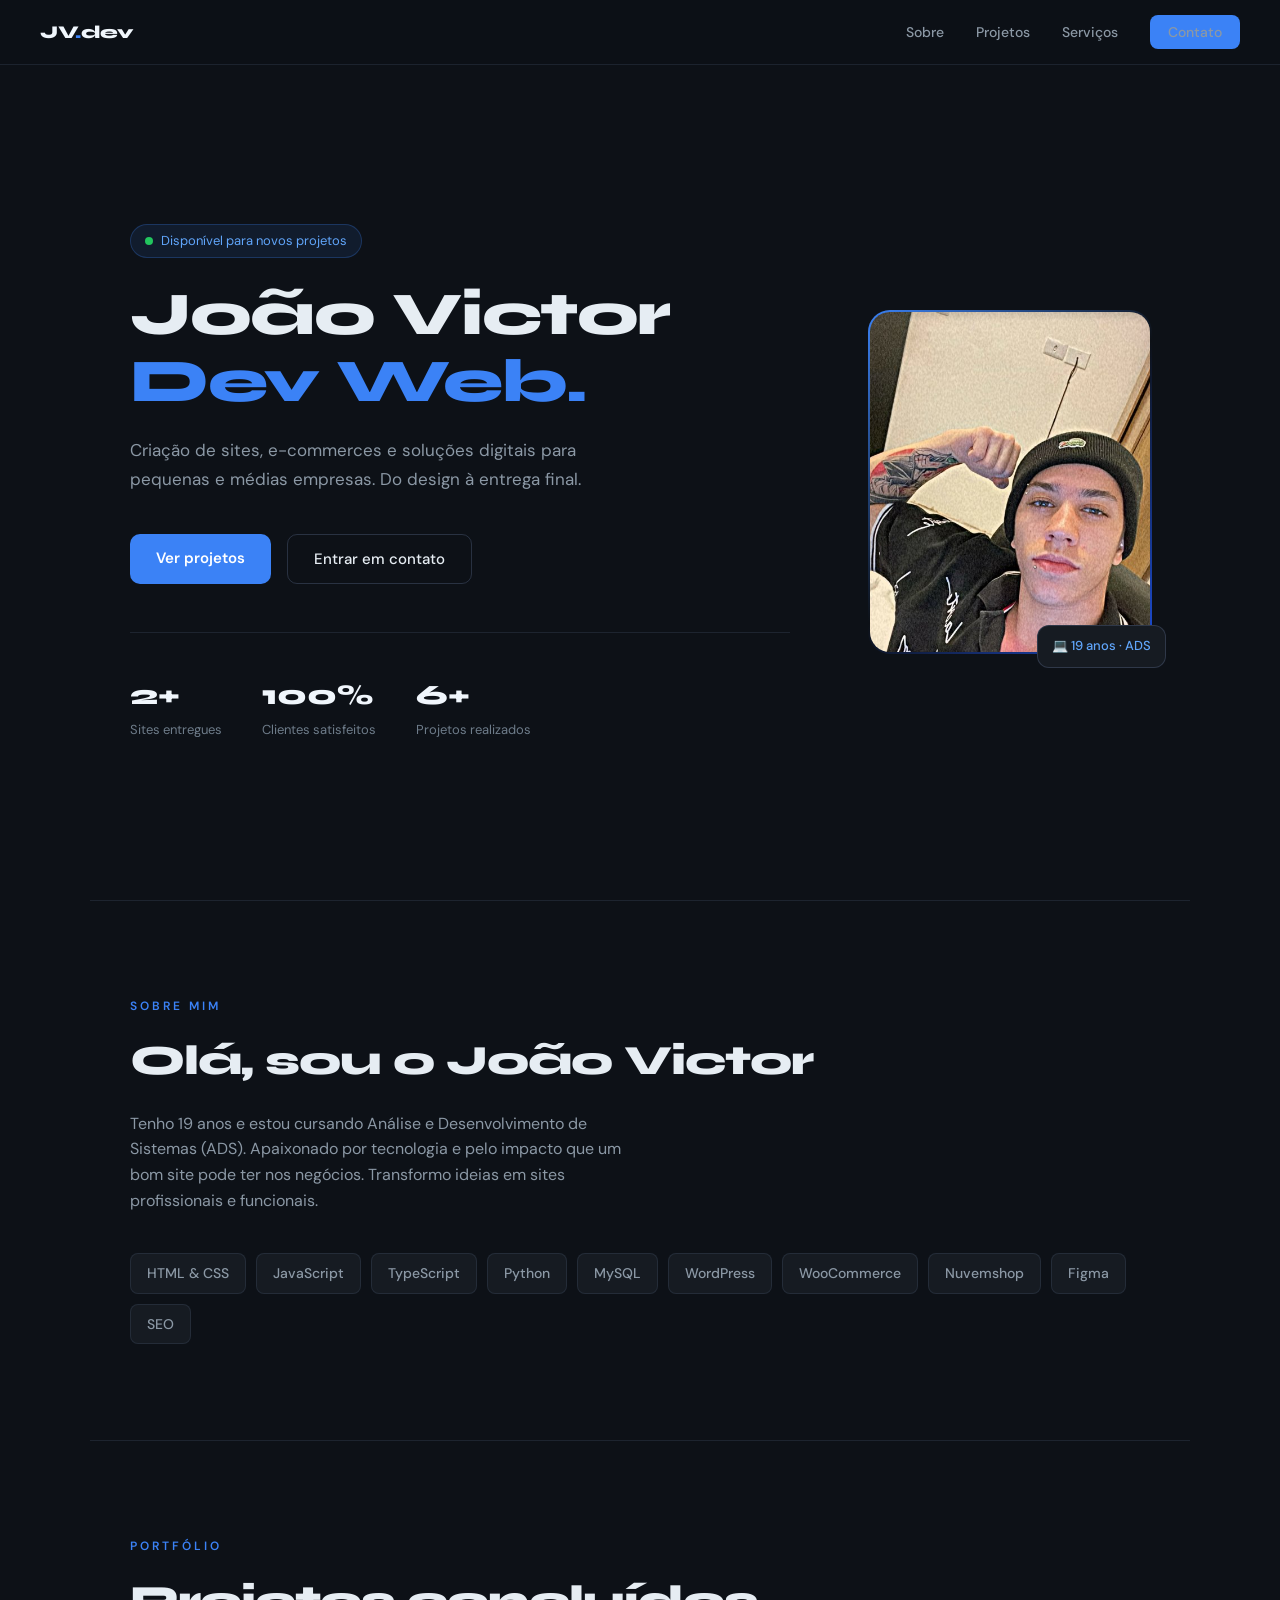
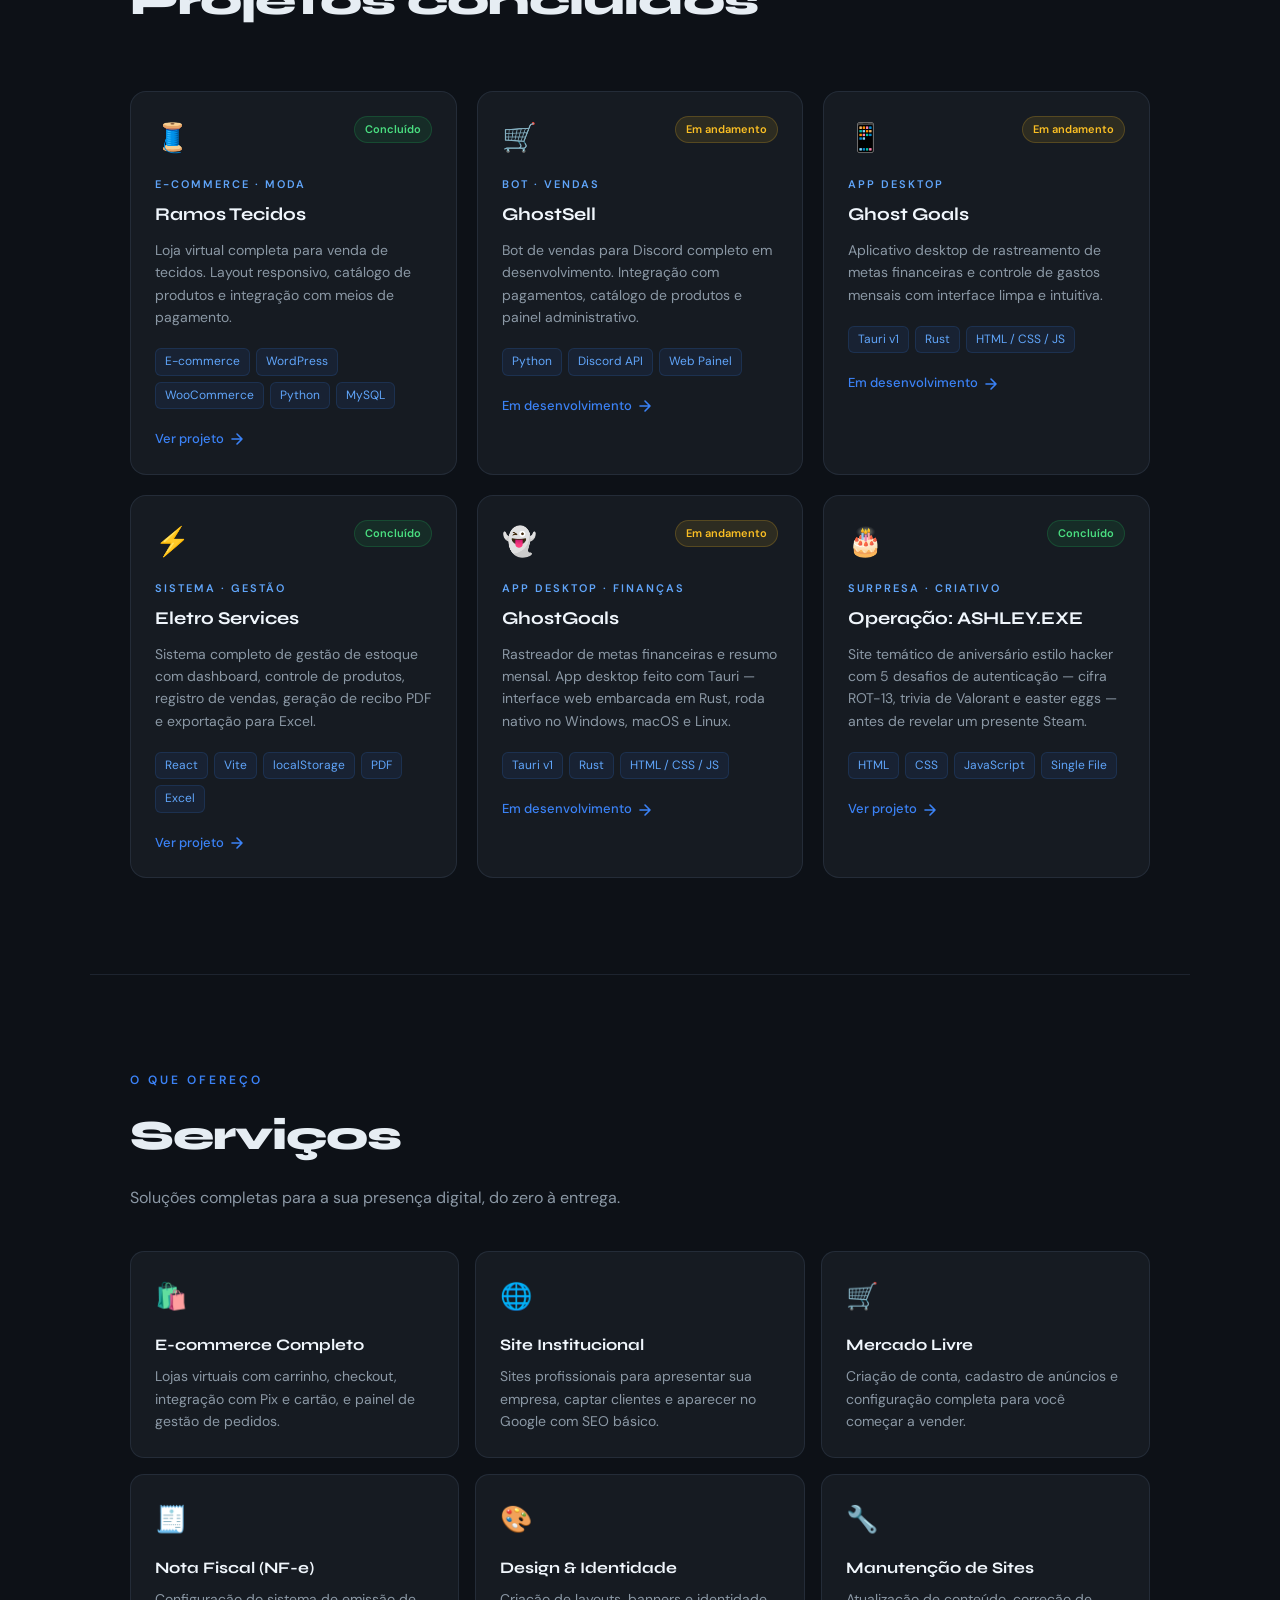
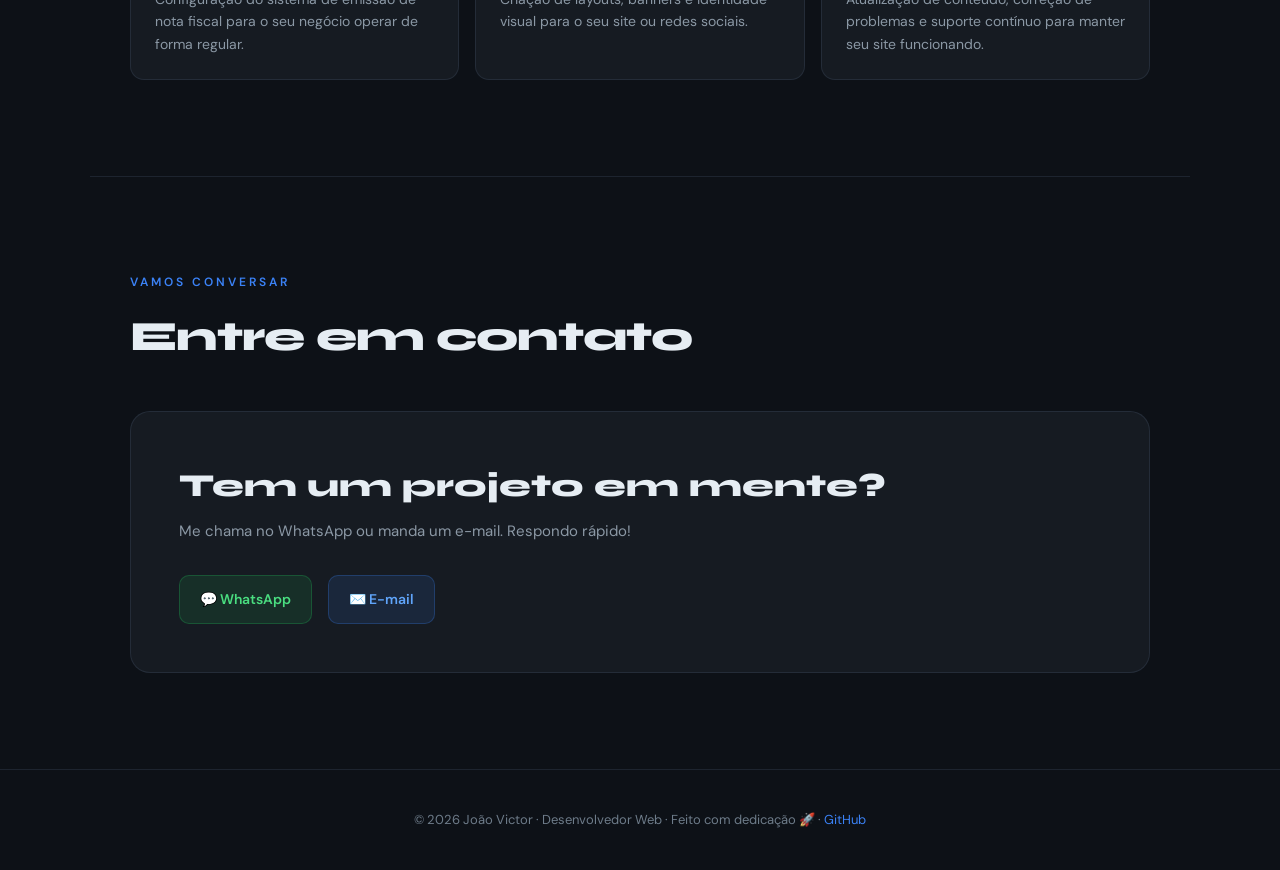
==== index.html @ 6e845f85 "Att index.html" ====
<!DOCTYPE html>
<html lang="pt-br">
<head>
<meta charset="UTF-8">
<meta name="viewport" content="width=device-width, initial-scale=1.0">
<title>João Victor — Dev Web</title>
<link rel="preconnect" href="https://fonts.googleapis.com">
<link href="https://fonts.googleapis.com/css2?family=DM+Sans:wght@300;400;500;600&family=Syne:wght@700;800&display=swap" rel="stylesheet">
<style>
  :root {
    --bg: #0d1117;
    --bg2: #161b22;
    --bg3: #1c2330;
    --border: rgba(99,120,157,0.18);
    --border2: rgba(99,120,157,0.32);
    --blue: #3b82f6;
    --blue2: #60a5fa;
    --blue3: #1d4ed8;
    --text: #e6edf3;
    --muted: #8b98a5;
    --muted2: #6e7c8a;
    --accent: #f0f6fc;
  }
  *, *::before, *::after { margin:0; padding:0; box-sizing:border-box; }
  html { scroll-behavior: smooth; }
  body { background: var(--bg); color: var(--text); font-family: 'DM Sans', sans-serif; line-height: 1.6; overflow-x: hidden; }

  /* SCROLLBAR */
  ::-webkit-scrollbar { width: 5px; }
  ::-webkit-scrollbar-track { background: var(--bg); }
  ::-webkit-scrollbar-thumb { background: var(--blue3); border-radius: 3px; }

  /* NAV */
  nav {
    position: fixed; top: 0; left: 0; right: 0; z-index: 100;
    display: flex; justify-content: space-between; align-items: center;
    padding: 1.1rem 2.5rem;
    background: rgba(13,17,23,0.85);
    backdrop-filter: blur(12px);
    border-bottom: 1px solid var(--border);
  }
  .nav-logo { font-family: 'Syne', sans-serif; font-size: 18px; font-weight: 800; color: var(--accent); letter-spacing: -0.5px; }
  .nav-logo span { color: var(--blue); }
  .nav-links { display: flex; gap: 2rem; list-style: none; }
  .nav-links a { color: var(--muted); text-decoration: none; font-size: 14px; font-weight: 500; transition: color .2s; }
  .nav-links a:hover { color: var(--accent); }
  .nav-cta { background: var(--blue); color: #fff; padding: 8px 18px; border-radius: 8px; text-decoration: none; font-size: 14px; font-weight: 500; transition: background .2s; }
  .nav-cta:hover { background: var(--blue2); color: #fff !important; }

  /* HERO */
  .hero {
    min-height: 100vh;
    display: flex; align-items: center;
    padding: 8rem 2.5rem 4rem;
    max-width: 1100px; margin: 0 auto;
    gap: 5rem;
  }
  .hero-text { flex: 1; }
  .hero-badge {
    display: inline-flex; align-items: center; gap: 8px;
    background: rgba(59,130,246,0.1); border: 1px solid rgba(59,130,246,0.25);
    padding: 6px 14px; border-radius: 100px; font-size: 13px; color: var(--blue2);
    margin-bottom: 1.5rem;
  }
  .hero-badge::before { content: ''; width: 8px; height: 8px; background: #22c55e; border-radius: 50%; animation: pulse 2s infinite; }
  @keyframes pulse { 0%,100%{opacity:1} 50%{opacity:.4} }
  h1 { font-family: 'Syne', sans-serif; font-size: clamp(2.4rem,5vw,3.8rem); font-weight: 800; line-height: 1.1; letter-spacing: -1.5px; margin-bottom: 1.25rem; }
  h1 .blue { color: var(--blue); }
  .hero-desc { color: var(--muted); font-size: 17px; max-width: 480px; margin-bottom: 2.5rem; line-height: 1.7; }
  .hero-btns { display: flex; gap: 1rem; flex-wrap: wrap; }
  .btn-primary { background: var(--blue); color: #fff; padding: 12px 26px; border-radius: 10px; text-decoration: none; font-weight: 600; font-size: 15px; transition: all .2s; }
  .btn-primary:hover { background: var(--blue2); transform: translateY(-1px); }
  .btn-outline { border: 1px solid var(--border2); color: var(--text); padding: 12px 26px; border-radius: 10px; text-decoration: none; font-weight: 500; font-size: 15px; transition: all .2s; }
  .btn-outline:hover { border-color: var(--blue); color: var(--blue2); }
  .hero-stats { display: flex; gap: 2.5rem; margin-top: 3rem; padding-top: 2.5rem; border-top: 1px solid var(--border); }
  .stat-num { font-family: 'Syne', sans-serif; font-size: 28px; font-weight: 800; color: var(--accent); }
  .stat-label { font-size: 13px; color: var(--muted2); margin-top: 2px; }

  /* FOTO */
  .hero-photo { flex-shrink: 0; }
  .photo-wrap {
    position: relative; width: 280px; height: 340px;
  }
  .photo-wrap::before {
    content: '';
    position: absolute; inset: -2px;
    background: linear-gradient(135deg, var(--blue), transparent, var(--blue3));
    border-radius: 22px; z-index: 0;
  }
  .photo-wrap img {
    position: relative; z-index: 1;
    width: 100%; height: 100%;
    object-fit: cover; object-position: center top;
    border-radius: 20px;
    display: block;
  }
  .photo-tag {
    position: absolute; bottom: -16px; right: -16px; z-index: 2;
    background: var(--bg2); border: 1px solid var(--border2);
    padding: 10px 14px; border-radius: 12px;
    font-size: 13px; font-weight: 500; color: var(--blue2);
    display: flex; align-items: center; gap: 6px;
  }

  /* SECTIONS */
  section { padding: 6rem 2.5rem; max-width: 1100px; margin: 0 auto; }
  .section-label { font-size: 12px; font-weight: 600; letter-spacing: 3px; text-transform: uppercase; color: var(--blue); margin-bottom: .75rem; }
  .section-title { font-family: 'Syne', sans-serif; font-size: clamp(1.8rem,3.5vw,2.6rem); font-weight: 800; letter-spacing: -1px; margin-bottom: 1rem; }
  .section-sub { color: var(--muted); font-size: 16px; max-width: 520px; }

  /* SKILLS */
  .skills-grid { display: flex; flex-wrap: wrap; gap: 10px; margin-top: 2.5rem; }
  .skill-tag {
    background: var(--bg2); border: 1px solid var(--border);
    padding: 8px 16px; border-radius: 8px; font-size: 14px; color: var(--muted);
    font-weight: 500; transition: all .2s;
  }
  .skill-tag:hover { border-color: var(--blue); color: var(--blue2); }

  /* PROJETOS */
  .projects-header { display: flex; justify-content: space-between; align-items: flex-end; flex-wrap: wrap; gap: 1rem; margin-bottom: 2.5rem; }
  .projects-grid { display: grid; grid-template-columns: repeat(auto-fill, minmax(320px,1fr)); gap: 1.25rem; }
  .project-card {
    background: var(--bg2); border: 1px solid var(--border);
    border-radius: 16px; padding: 1.5rem;
    transition: all .25s; text-decoration: none; display: block;
    position: relative; overflow: hidden;
  }
  .project-card::before {
    content: '';
    position: absolute; top: 0; left: 0; right: 0; height: 2px;
    background: var(--blue); transform: scaleX(0); transform-origin: left;
    transition: transform .3s;
  }
  .project-card:hover { border-color: var(--border2); transform: translateY(-3px); }
  .project-card:hover::before { transform: scaleX(1); }
  .card-top { display: flex; justify-content: space-between; align-items: flex-start; margin-bottom: 1rem; }
  .card-icon { font-size: 28px; }
  .card-status { font-size: 11px; font-weight: 600; padding: 4px 10px; border-radius: 100px; }
  .status-done { background: rgba(34,197,94,.1); color: #4ade80; border: 1px solid rgba(34,197,94,.2); }
  .status-wip { background: rgba(251,191,36,.1); color: #fbbf24; border: 1px solid rgba(251,191,36,.2); }
  .card-cat { font-size: 11px; font-weight: 600; letter-spacing: 2px; text-transform: uppercase; color: var(--blue2); margin-bottom: .4rem; }
  .card-title { font-family: 'Syne', sans-serif; font-size: 18px; font-weight: 700; color: var(--accent); margin-bottom: .6rem; }
  .card-desc { font-size: 14px; color: var(--muted); line-height: 1.6; margin-bottom: 1.25rem; }
  .card-tags { display: flex; flex-wrap: wrap; gap: 6px; margin-bottom: 1.25rem; }
  .card-tag { background: rgba(59,130,246,.08); border: 1px solid rgba(59,130,246,.15); color: var(--blue2); font-size: 12px; padding: 3px 9px; border-radius: 6px; }
  .card-link { display: flex; align-items: center; gap: 6px; font-size: 13px; color: var(--blue); font-weight: 500; text-decoration: none; }
  .card-link svg { transition: transform .2s; }
  .project-card:hover .card-link svg { transform: translateX(3px); }

  /* SERVIÇOS */
  .services-grid { display: grid; grid-template-columns: repeat(auto-fill, minmax(280px,1fr)); gap: 1rem; margin-top: 2.5rem; }
  .service-card { background: var(--bg2); border: 1px solid var(--border); border-radius: 14px; padding: 1.5rem; transition: border-color .2s; }
  .service-card:hover { border-color: var(--border2); }
  .service-icon { font-size: 26px; margin-bottom: .9rem; }
  .service-title { font-family: 'Syne', sans-serif; font-size: 16px; font-weight: 700; color: var(--accent); margin-bottom: .5rem; }
  .service-desc { font-size: 14px; color: var(--muted); line-height: 1.6; }

  /* CONTATO */
  .contact-wrap { background: var(--bg2); border: 1px solid var(--border); border-radius: 20px; padding: 3rem; margin-top: 2.5rem; display: flex; justify-content: space-between; align-items: center; flex-wrap: wrap; gap: 2rem; }
  .contact-title { font-family: 'Syne', sans-serif; font-size: clamp(1.4rem,3vw,2rem); font-weight: 800; margin-bottom: .5rem; }
  .contact-sub { color: var(--muted); font-size: 15px; }
  .contact-links { display: flex; gap: 1rem; flex-wrap: wrap; }
  .contact-btn { display: flex; align-items: center; gap: 8px; padding: 12px 20px; border-radius: 10px; text-decoration: none; font-weight: 600; font-size: 14px; transition: all .2s; }
  .contact-btn.whatsapp { background: rgba(34,197,94,.12); border: 1px solid rgba(34,197,94,.25); color: #4ade80; }
  .contact-btn.whatsapp:hover { background: rgba(34,197,94,.2); }
  .contact-btn.email { background: rgba(59,130,246,.12); border: 1px solid rgba(59,130,246,.25); color: var(--blue2); }
  .contact-btn.email:hover { background: rgba(59,130,246,.2); }

  /* FOOTER */
  footer { text-align: center; padding: 2.5rem; border-top: 1px solid var(--border); color: var(--muted2); font-size: 13px; }
  footer a { color: var(--blue); text-decoration: none; }

  /* DIVIDER */
  .divider { border: none; border-top: 1px solid var(--border); max-width: 1100px; margin: 0 auto; }

  /* RESPONSIVO */
  @media (max-width: 768px) {
    nav { padding: 1rem 1.25rem; }
    .nav-links { display: none; }
    .hero { flex-direction: column-reverse; padding: 7rem 1.25rem 3rem; gap: 2.5rem; }
    .hero-photo { width: 100%; display: flex; justify-content: center; }
    .photo-wrap { width: 220px; height: 270px; }
    section { padding: 4rem 1.25rem; }
    .contact-wrap { padding: 2rem; }
    .hero-stats { gap: 1.5rem; }
  }

  /* ANIMAÇÕES DE ENTRADA */
  .fade-in { opacity: 0; transform: translateY(20px); transition: opacity .6s ease, transform .6s ease; }
  .fade-in.visible { opacity: 1; transform: translateY(0); }
</style>
</head>
<body>

<!-- NAV -->
<nav>
  <div class="nav-logo">JV<span>.</span>dev</div>
  <ul class="nav-links">
    <li><a href="#sobre">Sobre</a></li>
    <li><a href="#projetos">Projetos</a></li>
    <li><a href="#servicos">Serviços</a></li>
    <li><a href="#contato" class="nav-cta">Contato</a></li>
  </ul>
</nav>

<!-- HERO -->
<div class="hero" id="hero">
  <div class="hero-text fade-in">
    <div class="hero-badge">Disponível para novos projetos</div>
    <h1>João Victor<br><span class="blue">Dev Web.</span></h1>
    <p class="hero-desc">Criação de sites, e-commerces e soluções digitais para pequenas e médias empresas. Do design à entrega final.</p>
    <div class="hero-btns">
      <a href="#projetos" class="btn-primary">Ver projetos</a>
      <a href="#contato" class="btn-outline">Entrar em contato</a>
    </div>
    <div class="hero-stats">
      <div><div class="stat-num">2+</div><div class="stat-label">Sites entregues</div></div>
      <div><div class="stat-num">100%</div><div class="stat-label">Clientes satisfeitos</div></div>
      <div><div class="stat-num">6+</div><div class="stat-label">Projetos realizados</div></div>
    </div>
  </div>
  <div class="hero-photo fade-in" style="transition-delay:.15s">
    <div class="photo-wrap">
      <img src="[data-uri]" alt="João Victor" />
      <div class="photo-tag">💻 19 anos · ADS</div>
    </div>
  </div>
</div>

<hr class="divider">

<!-- SOBRE -->
<section id="sobre">
  <div class="fade-in">
    <div class="section-label">Sobre mim</div>
    <div class="section-title">Olá, sou o João Victor</div>
    <p class="section-sub">Tenho 19 anos e estou cursando Análise e Desenvolvimento de Sistemas (ADS). Apaixonado por tecnologia e pelo impacto que um bom site pode ter nos negócios. Transformo ideias em sites profissionais e funcionais.</p>
  </div>
  <div class="skills-grid fade-in" style="transition-delay:.1s">
    <span class="skill-tag">HTML & CSS</span>
    <span class="skill-tag">JavaScript</span>
    <span class="skill-tag">TypeScript</span>
    <span class="skill-tag">Python</span>
    <span class="skill-tag">MySQL</span>
    <span class="skill-tag">WordPress</span>
    <span class="skill-tag">WooCommerce</span>
    <span class="skill-tag">Nuvemshop</span>
    <span class="skill-tag">Figma</span>
    <span class="skill-tag">SEO</span>
  </div>
</section>

<hr class="divider">

<!-- PROJETOS -->
<!-- =====================================================
  PARA ADICIONAR UM NOVO PROJETO:
  1. Copie um bloco <a class="project-card"> ... </a>
  2. Cole dentro de <div class="projects-grid">
  3. Edite: card-cat, card-title, card-desc, card-tags e card-link
  4. Status: use "status-done" (Concluído) ou "status-wip" (Em andamento)
  ===================================================== -->
<section id="projetos">
  <div class="projects-header">
    <div class="fade-in">
      <div class="section-label">Portfólio</div>
      <div class="section-title">Projetos concluídos</div>
    </div>
  </div>

  <div class="projects-grid">

    <!-- PROJETO 1 -->
    <a class="project-card fade-in" href="https://ramostecidos.com.br" target="_blank" rel="noopener">
      <div class="card-top">
        <div class="card-icon">🧵</div>
        <span class="card-status status-done">Concluído</span>
      </div>
      <div class="card-cat">E-commerce · Moda</div>
      <div class="card-title">Ramos Tecidos</div>
      <p class="card-desc">Loja virtual completa para venda de tecidos. Layout responsivo, catálogo de produtos e integração com meios de pagamento.</p>
      <div class="card-tags">
        <span class="card-tag">E-commerce</span>
        <span class="card-tag">WordPress</span>
        <span class="card-tag">WooCommerce</span>
        <span class="card-tag">Python</span>
        <span class="card-tag">MySQL</span>
      </div>
      <span class="card-link">Ver projeto <svg width="14" height="14" viewBox="0 0 14 14" fill="none"><path d="M2 7h10M7 2l5 5-5 5" stroke="currentColor" stroke-width="1.6" stroke-linecap="round" stroke-linejoin="round"/></svg></span>
    </a>

    <!-- PROJETO 2 -->
    <a class="project-card fade-in" href="#contato" style="transition-delay:.08s">
      <div class="card-top">
        <div class="card-icon">🛒</div>
        <span class="card-status status-wip">Em andamento</span>
      </div>
      <div class="card-cat">Bot · Vendas</div>
      <div class="card-title">GhostSell</div>
      <p class="card-desc">Bot de vendas para Discord completo em desenvolvimento. Integração com pagamentos, catálogo de produtos e painel administrativo.</p>
      <div class="card-tags">
        <span class="card-tag">Python</span>
        <span class="card-tag">Discord API</span>
        <span class="card-tag">Web Painel</span>
      </div>
      <span class="card-link">Em desenvolvimento <svg width="14" height="14" viewBox="0 0 14 14" fill="none"><path d="M2 7h10M7 2l5 5-5 5" stroke="currentColor" stroke-width="1.6" stroke-linecap="round" stroke-linejoin="round"/></svg></span>
    </a>

    <!-- PROJETO 3 -->
    <a class="project-card fade-in" href="#contato" style="transition-delay:.16s">
      <div class="card-top">
        <div class="card-icon">📱</div>
        <span class="card-status status-wip">Em andamento</span>
      </div>
      <div class="card-cat">App Desktop</div>
      <div class="card-title">Ghost Goals</div>
      <p class="card-desc">Aplicativo desktop de rastreamento de metas financeiras e controle de gastos mensais com interface limpa e intuitiva.</p>
      <div class="card-tags">
        <span class="card-tag">Tauri v1</span>
        <span class="card-tag">Rust</span>
        <span class="card-tag">HTML / CSS / JS</span>
      </div>
      <span class="card-link">Em desenvolvimento <svg width="14" height="14" viewBox="0 0 14 14" fill="none"><path d="M2 7h10M7 2l5 5-5 5" stroke="currentColor" stroke-width="1.6" stroke-linecap="round" stroke-linejoin="round"/></svg></span>
    </a>


    <!-- PROJETO 4 — Eletro Services -->
    <a class="project-card fade-in" href="#contato" style="transition-delay:.24s">
      <div class="card-top">
        <div class="card-icon">⚡</div>
        <span class="card-status status-done">Concluído</span>
      </div>
      <div class="card-cat">Sistema · Gestão</div>
      <div class="card-title">Eletro Services</div>
      <p class="card-desc">Sistema completo de gestão de estoque com dashboard, controle de produtos, registro de vendas, geração de recibo PDF e exportação para Excel.</p>
      <div class="card-tags">
        <span class="card-tag">React</span>
        <span class="card-tag">Vite</span>
        <span class="card-tag">localStorage</span>
        <span class="card-tag">PDF</span>
        <span class="card-tag">Excel</span>
      </div>
      <span class="card-link">Ver projeto <svg width="14" height="14" viewBox="0 0 14 14" fill="none"><path d="M2 7h10M7 2l5 5-5 5" stroke="currentColor" stroke-width="1.6" stroke-linecap="round" stroke-linejoin="round"/></svg></span>
    </a>

    <!-- PROJETO 5 — GhostGoals -->
    <a class="project-card fade-in" href="#contato" style="transition-delay:.32s">
      <div class="card-top">
        <div class="card-icon">👻</div>
        <span class="card-status status-wip">Em andamento</span>
      </div>
      <div class="card-cat">App Desktop · Finanças</div>
      <div class="card-title">GhostGoals</div>
      <p class="card-desc">Rastreador de metas financeiras e resumo mensal. App desktop feito com Tauri — interface web embarcada em Rust, roda nativo no Windows, macOS e Linux.</p>
      <div class="card-tags">
        <span class="card-tag">Tauri v1</span>
        <span class="card-tag">Rust</span>
        <span class="card-tag">HTML / CSS / JS</span>
      </div>
      <span class="card-link">Em desenvolvimento <svg width="14" height="14" viewBox="0 0 14 14" fill="none"><path d="M2 7h10M7 2l5 5-5 5" stroke="currentColor" stroke-width="1.6" stroke-linecap="round" stroke-linejoin="round"/></svg></span>
    </a>

    <!-- PROJETO 6 — Ashley Birthday Hack -->
    <a class="project-card fade-in" href="https://weareghost.sbs/ashley" target="_blank" rel="noopener" style="transition-delay:.4s">
      <div class="card-top">
        <div class="card-icon">🎂</div>
        <span class="card-status status-done">Concluído</span>
      </div>
      <div class="card-cat">Surpresa · Criativo</div>
      <div class="card-title">Operação: ASHLEY.EXE</div>
      <p class="card-desc">Site temático de aniversário estilo hacker com 5 desafios de autenticação — cifra ROT-13, trivia de Valorant e easter eggs — antes de revelar um presente Steam.</p>
      <div class="card-tags">
        <span class="card-tag">HTML</span>
        <span class="card-tag">CSS</span>
        <span class="card-tag">JavaScript</span>
        <span class="card-tag">Single File</span>
      </div>
      <span class="card-link">Ver projeto <svg width="14" height="14" viewBox="0 0 14 14" fill="none"><path d="M2 7h10M7 2l5 5-5 5" stroke="currentColor" stroke-width="1.6" stroke-linecap="round" stroke-linejoin="round"/></svg></span>
    </a>

    <!-- ADICIONE NOVOS PROJETOS AQUI -->

  </div>
</section>

<hr class="divider">

<!-- SERVIÇOS -->
<section id="servicos">
  <div class="fade-in">
    <div class="section-label">O que ofereço</div>
    <div class="section-title">Serviços</div>
    <p class="section-sub">Soluções completas para a sua presença digital, do zero à entrega.</p>
  </div>
  <div class="services-grid">
    <div class="service-card fade-in">
      <div class="service-icon">🛍️</div>
      <div class="service-title">E-commerce Completo</div>
      <p class="service-desc">Lojas virtuais com carrinho, checkout, integração com Pix e cartão, e painel de gestão de pedidos.</p>
    </div>
    <div class="service-card fade-in" style="transition-delay:.05s">
      <div class="service-icon">🌐</div>
      <div class="service-title">Site Institucional</div>
      <p class="service-desc">Sites profissionais para apresentar sua empresa, captar clientes e aparecer no Google com SEO básico.</p>
    </div>
    <div class="service-card fade-in" style="transition-delay:.1s">
      <div class="service-icon">🛒</div>
      <div class="service-title">Mercado Livre</div>
      <p class="service-desc">Criação de conta, cadastro de anúncios e configuração completa para você começar a vender.</p>
    </div>
    <div class="service-card fade-in" style="transition-delay:.15s">
      <div class="service-icon">🧾</div>
      <div class="service-title">Nota Fiscal (NF-e)</div>
      <p class="service-desc">Configuração do sistema de emissão de nota fiscal para o seu negócio operar de forma regular.</p>
    </div>
    <div class="service-card fade-in" style="transition-delay:.2s">
      <div class="service-icon">🎨</div>
      <div class="service-title">Design & Identidade</div>
      <p class="service-desc">Criação de layouts, banners e identidade visual para o seu site ou redes sociais.</p>
    </div>
    <div class="service-card fade-in" style="transition-delay:.25s">
      <div class="service-icon">🔧</div>
      <div class="service-title">Manutenção de Sites</div>
      <p class="service-desc">Atualização de conteúdo, correção de problemas e suporte contínuo para manter seu site funcionando.</p>
    </div>
  </div>
</section>

<hr class="divider">

<!-- CONTATO -->
<section id="contato">
  <div class="fade-in">
    <div class="section-label">Vamos conversar</div>
    <div class="section-title">Entre em contato</div>
  </div>
  <div class="contact-wrap fade-in" style="transition-delay:.1s">
    <div>
      <div class="contact-title">Tem um projeto em mente?</div>
      <p class="contact-sub">Me chama no WhatsApp ou manda um e-mail. Respondo rápido!</p>
    </div>
    <div class="contact-links">
      <a href="https://wa.me/5511970544745" target="_blank" class="contact-btn whatsapp">
        💬 WhatsApp
      </a>
      <a href="mailto:ghsinfor7@gmail.com" class="contact-btn email">
        ✉️ E-mail
      </a>
    </div>
  </div>
</section>

<footer>
  © 2026 João Victor · Desenvolvedor Web · Feito com dedicação 🚀 · <a href="https://github.com/weareghosst" target="_blank">GitHub</a>
</footer>

<script>
  // Animação de scroll
  const observer = new IntersectionObserver((entries) => {
    entries.forEach(e => { if (e.isIntersecting) e.target.classList.add('visible'); });
  }, { threshold: 0.1 });
  document.querySelectorAll('.fade-in').forEach(el => observer.observe(el));
</script>
</body>
</html>
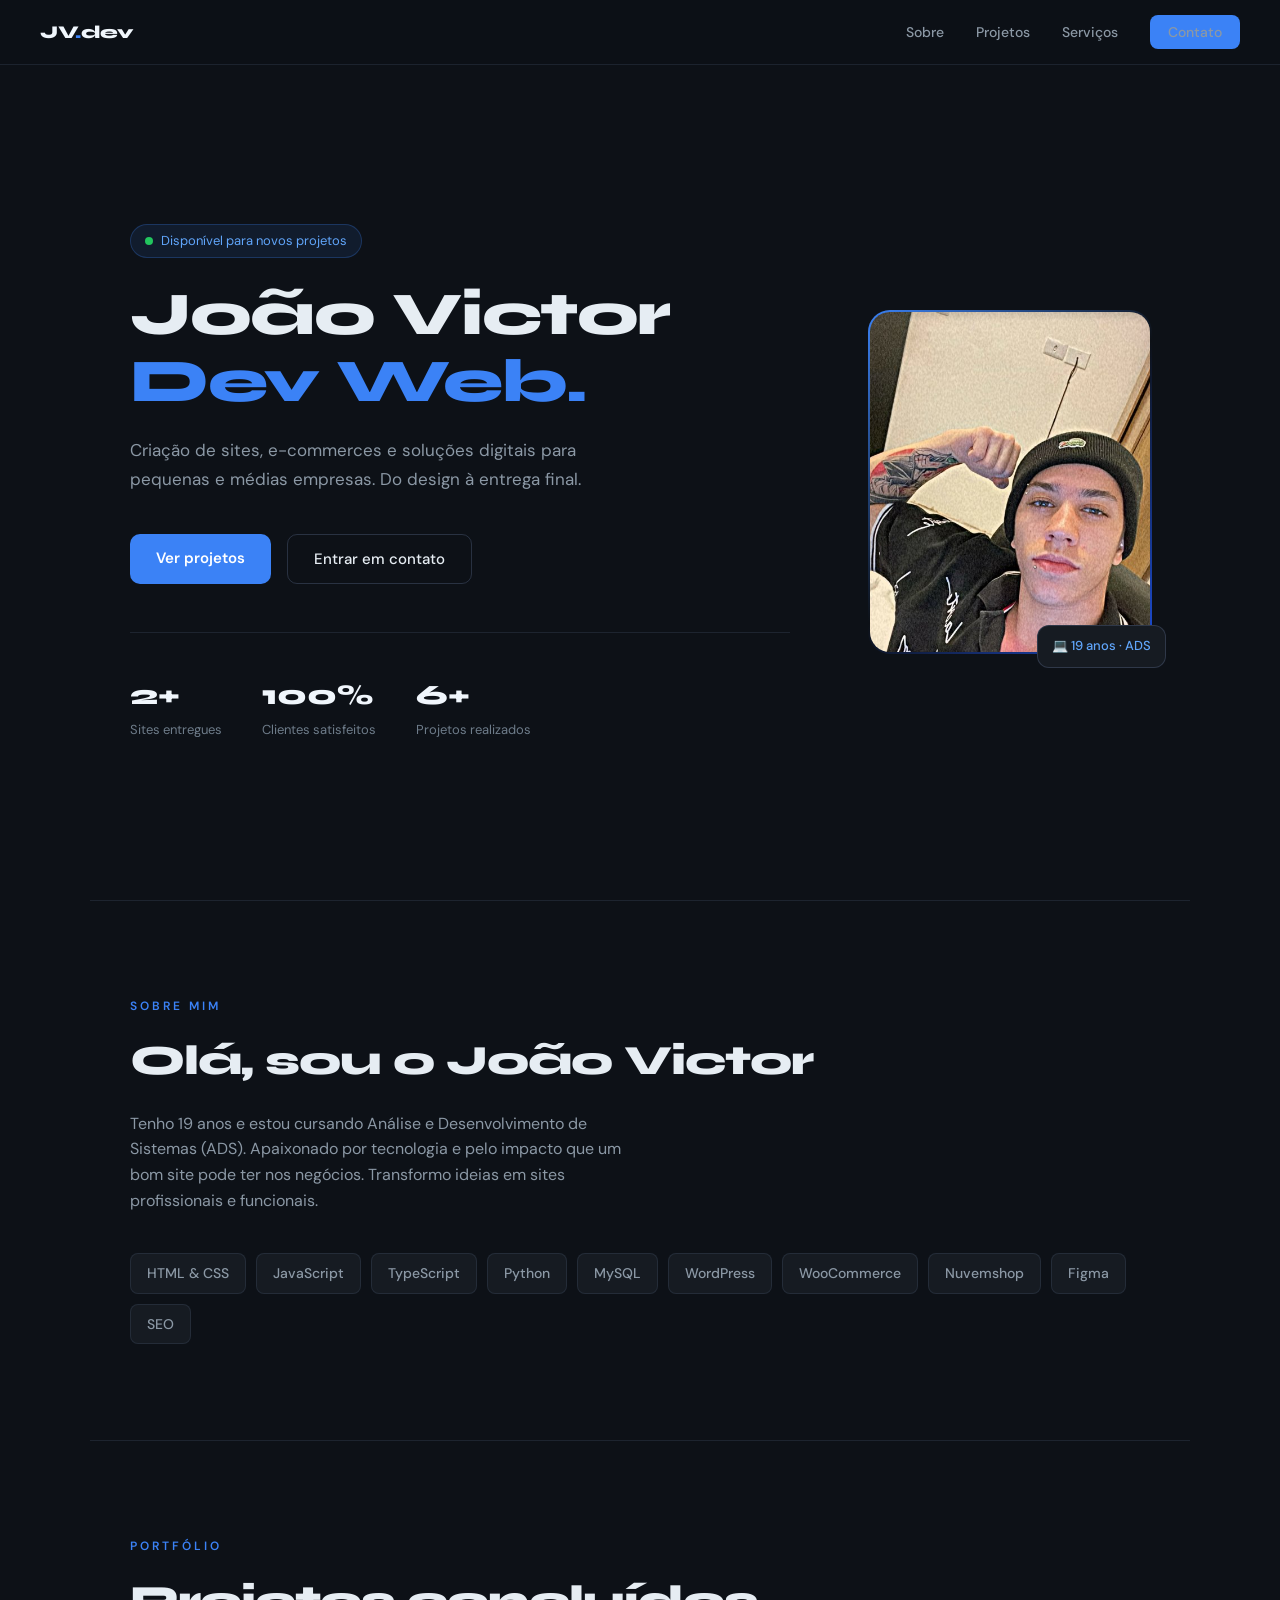
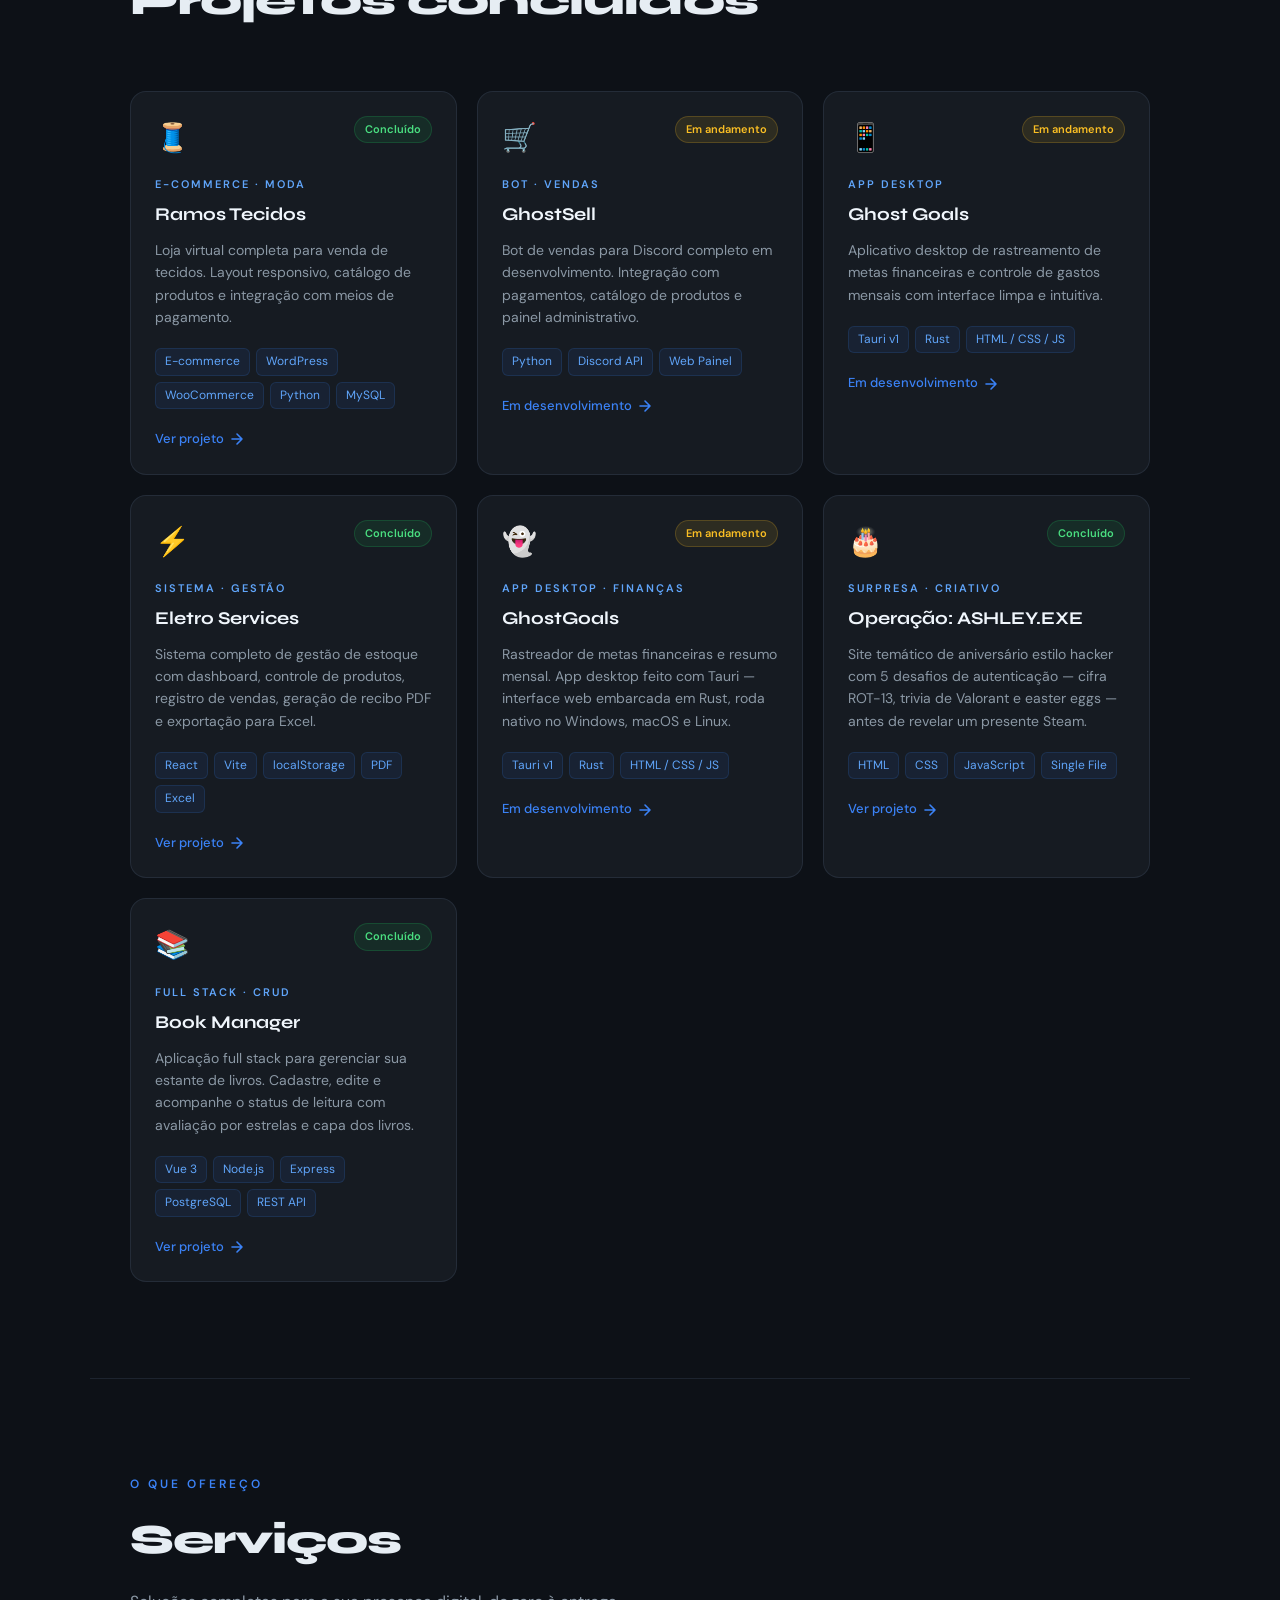
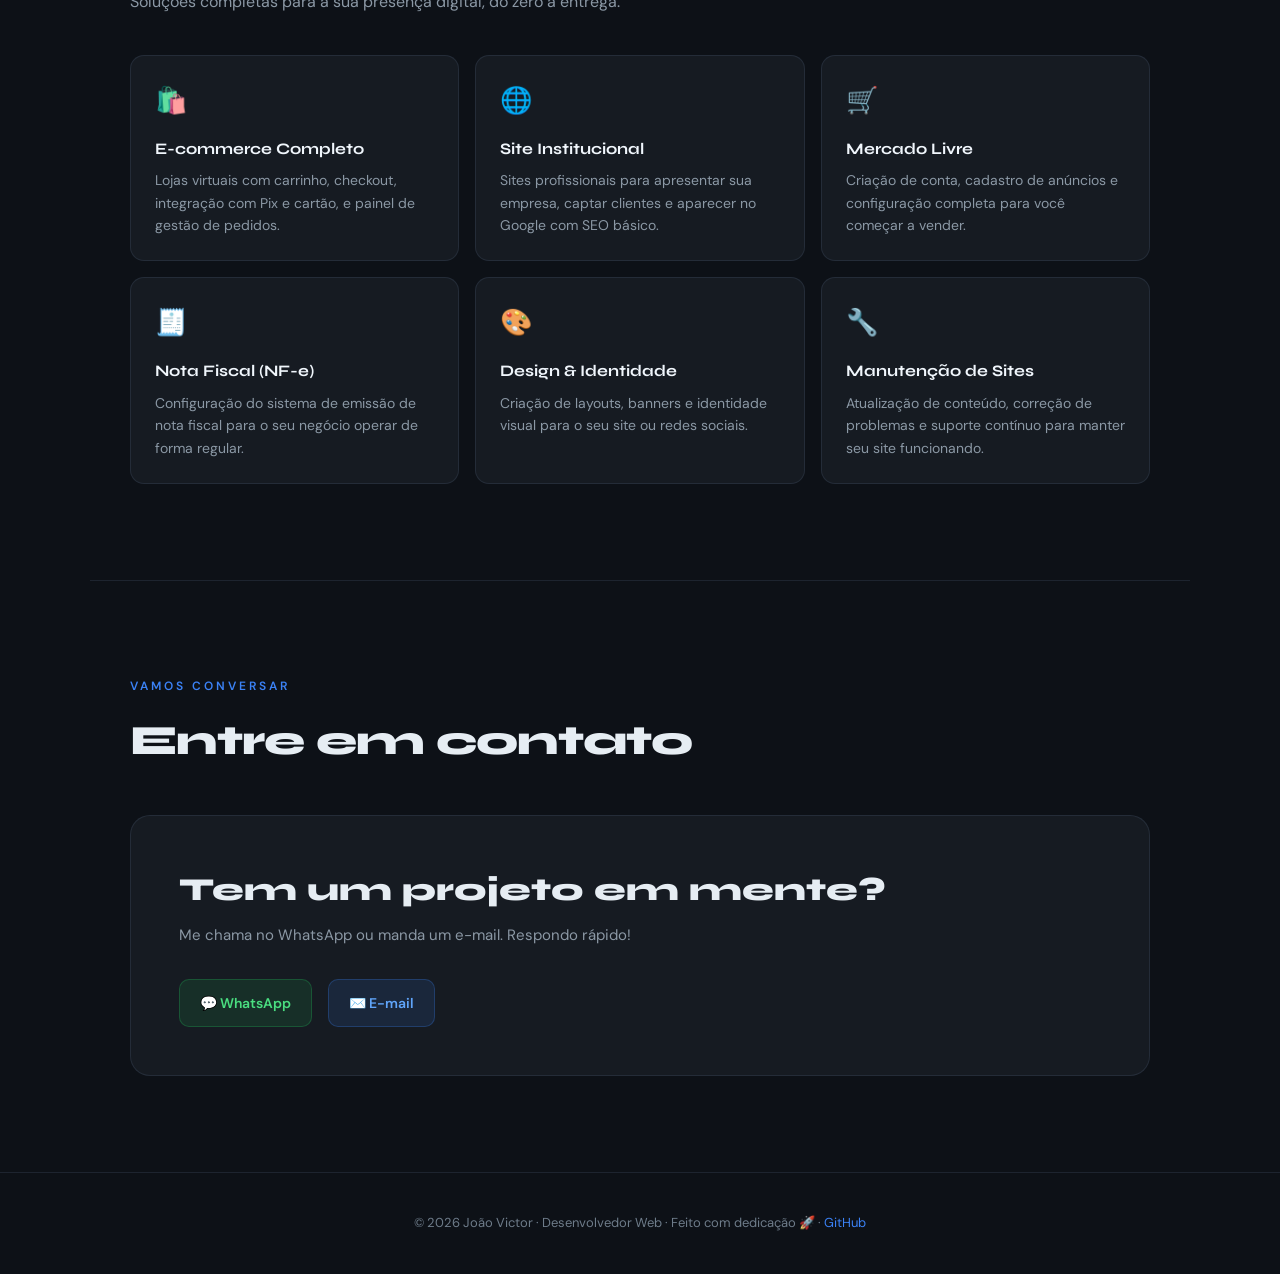
==== commit 2d9ec84b: "add project 'Book manager'" ====
--- a/index.html
+++ b/index.html
@@ -379,6 +379,25 @@
       <span class="card-link">Ver projeto <svg width="14" height="14" viewBox="0 0 14 14" fill="none"><path d="M2 7h10M7 2l5 5-5 5" stroke="currentColor" stroke-width="1.6" stroke-linecap="round" stroke-linejoin="round"/></svg></span>
     </a>
 
+    <!-- PROJETO — Book Manager -->
+<a class="project-card fade-in" href="https://book-manager-ten-gamma.vercel.app" target="_blank" rel="noopener" style="transition-delay:.48s">
+  <div class="card-top">
+    <div class="card-icon">📚</div>
+    <span class="card-status status-done">Concluído</span>
+  </div>
+  <div class="card-cat">Full Stack · CRUD</div>
+  <div class="card-title">Book Manager</div>
+  <p class="card-desc">Aplicação full stack para gerenciar sua estante de livros. Cadastre, edite e acompanhe o status de leitura com avaliação por estrelas e capa dos livros.</p>
+  <div class="card-tags">
+    <span class="card-tag">Vue 3</span>
+    <span class="card-tag">Node.js</span>
+    <span class="card-tag">Express</span>
+    <span class="card-tag">PostgreSQL</span>
+    <span class="card-tag">REST API</span>
+  </div>
+  <span class="card-link">Ver projeto <svg width="14" height="14" viewBox="0 0 14 14" fill="none"><path d="M2 7h10M7 2l5 5-5 5" stroke="currentColor" stroke-width="1.6" stroke-linecap="round" stroke-linejoin="round"/></svg></span>
+</a>
+
     <!-- ADICIONE NOVOS PROJETOS AQUI -->
 
   </div>
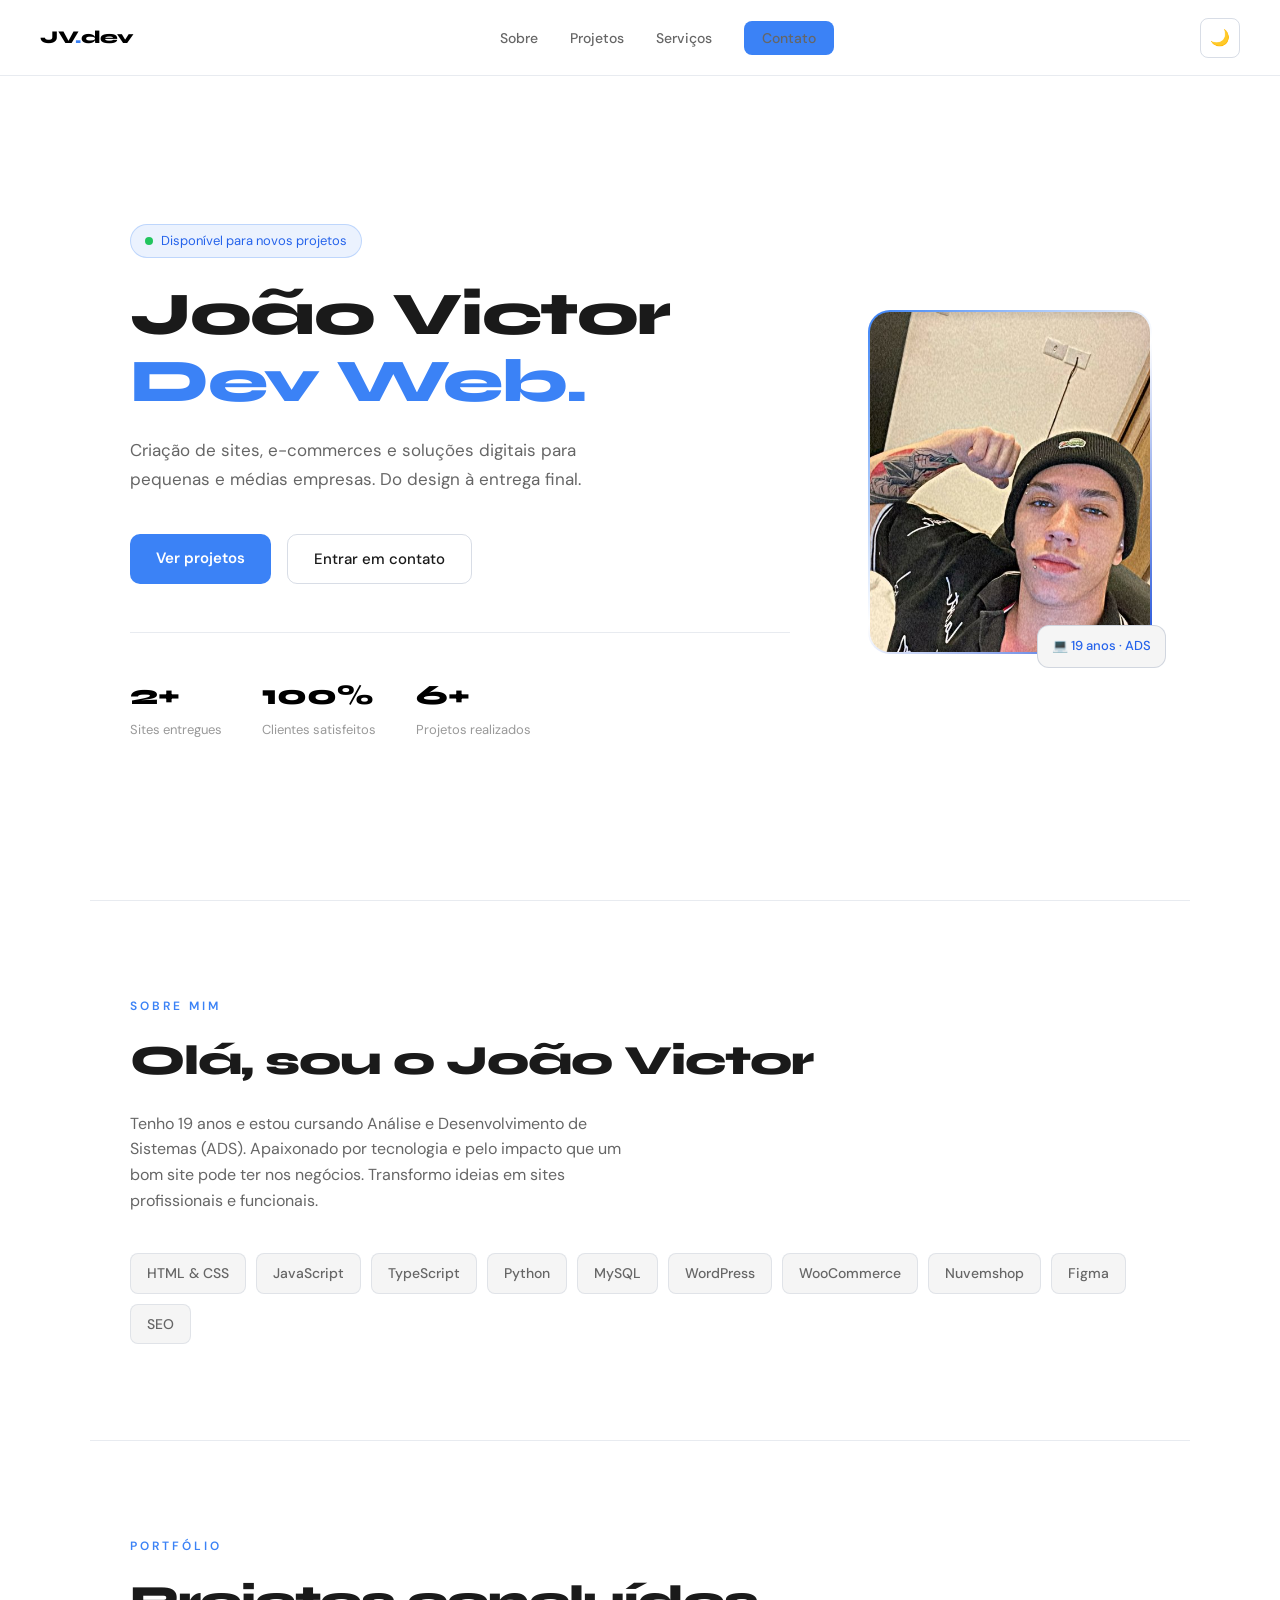
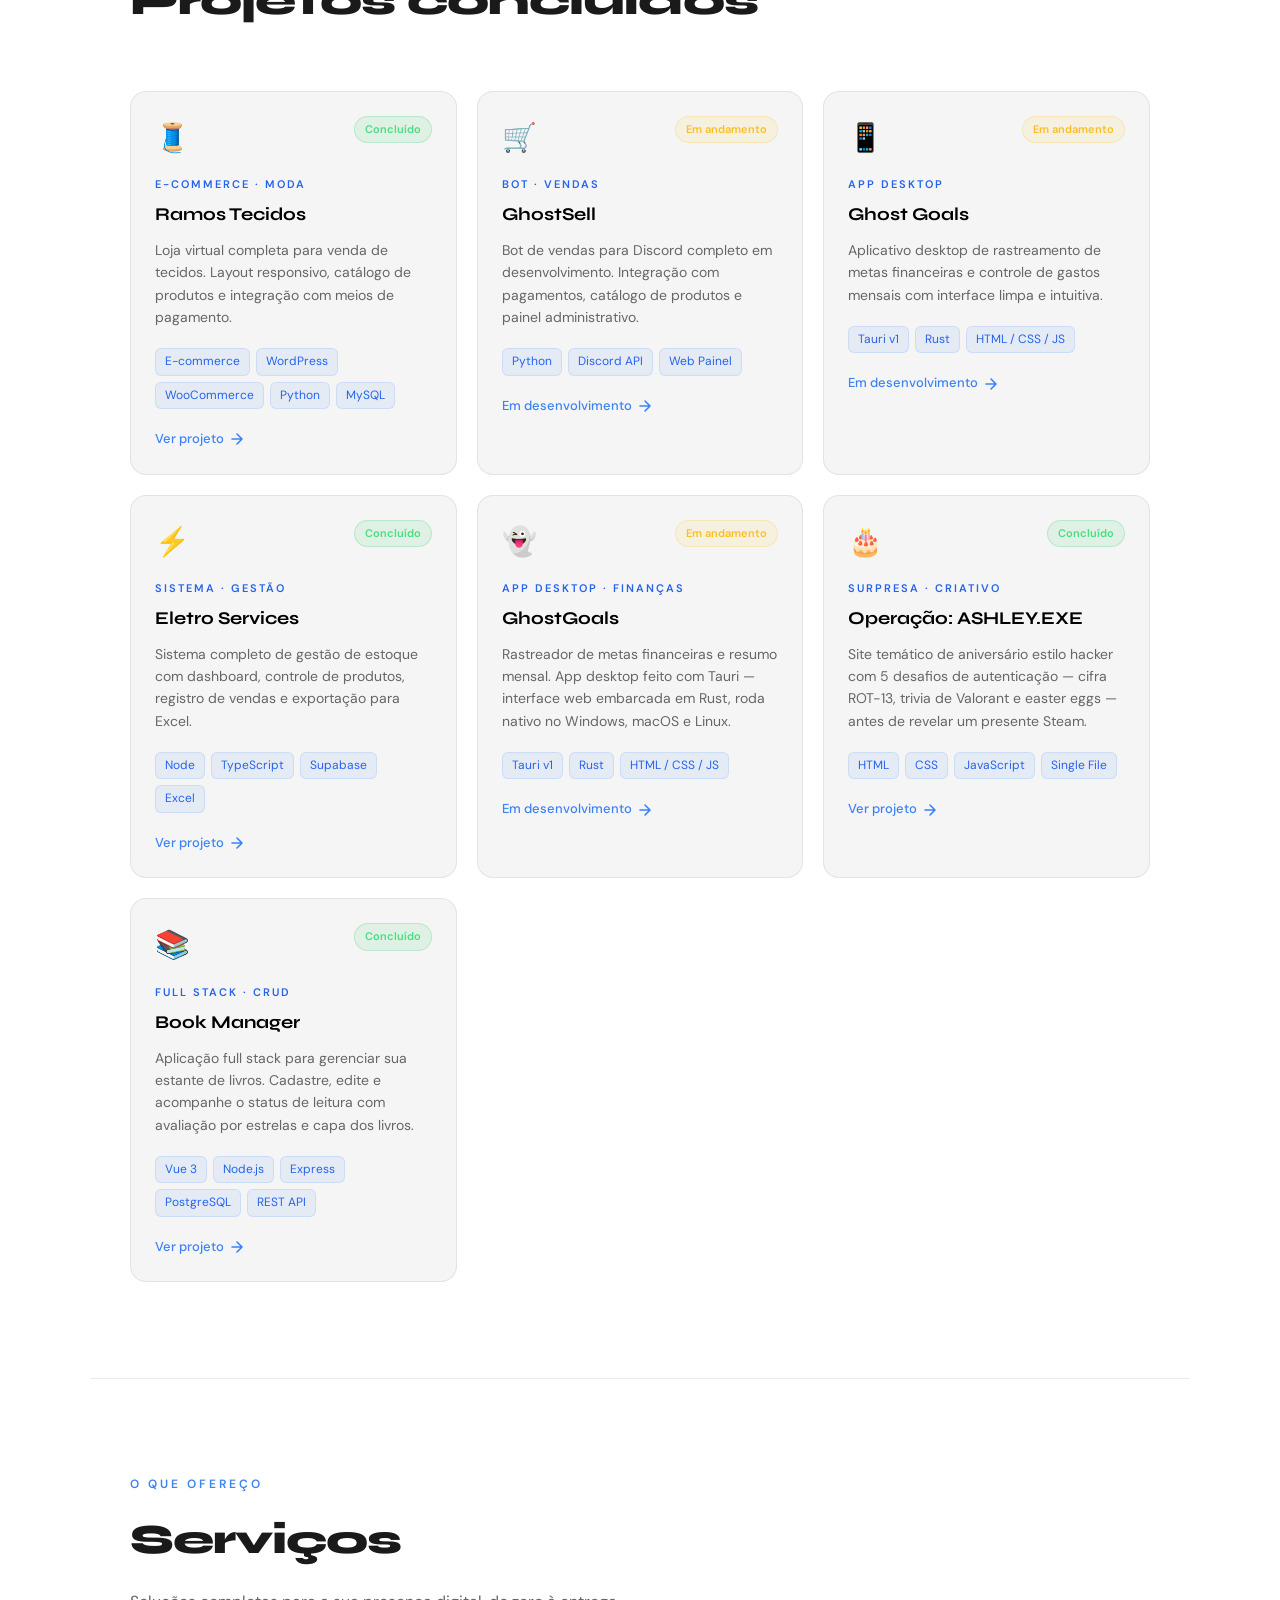
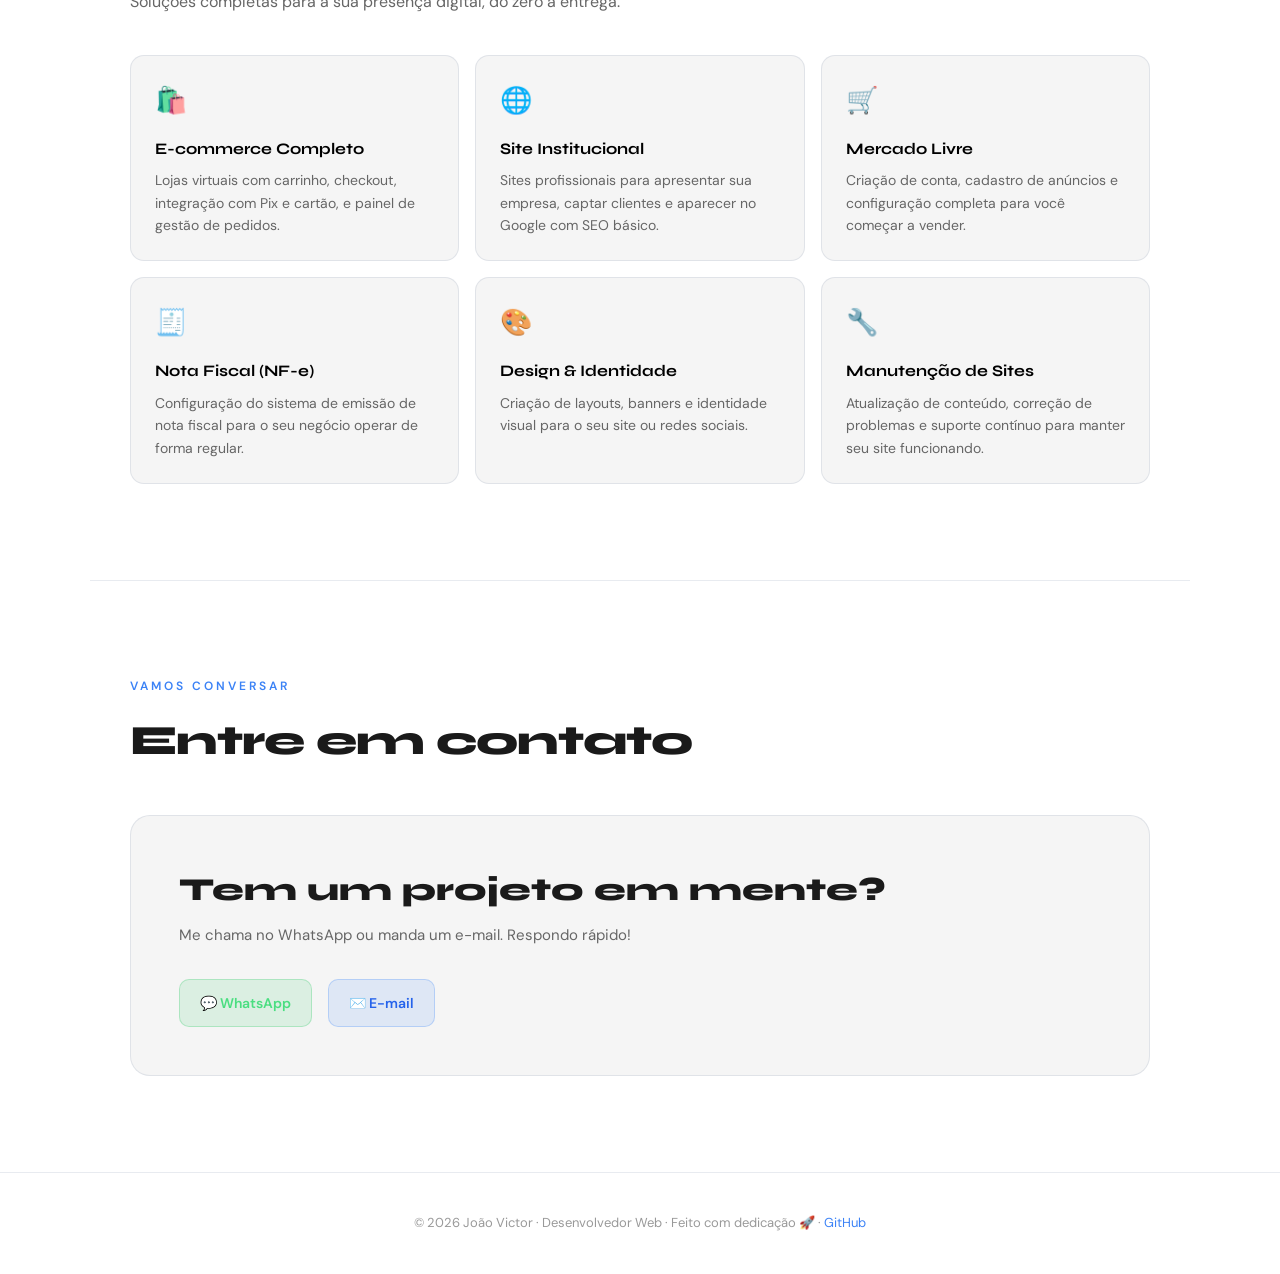
==== commit fe548910: "feat: dark/light mode theme e atualiza Eletro Services" ====
--- a/index.html
+++ b/index.html
@@ -21,14 +21,29 @@
     --muted2: #6e7c8a;
     --accent: #f0f6fc;
   }
+  
+  :root.light-mode {
+    --bg: #ffffff;
+    --bg2: #f5f5f5;
+    --bg3: #ebebeb;
+    --border: rgba(99,120,157,0.15);
+    --border2: rgba(99,120,157,0.25);
+    --blue: #3b82f6;
+    --blue2: #2563eb;
+    --blue3: #1d4ed8;
+    --text: #1a1a1a;
+    --muted: #666666;
+    --muted2: #999999;
+    --accent: #000000;
+  }
   *, *::before, *::after { margin:0; padding:0; box-sizing:border-box; }
-  html { scroll-behavior: smooth; }
-  body { background: var(--bg); color: var(--text); font-family: 'DM Sans', sans-serif; line-height: 1.6; overflow-x: hidden; }
+  html { scroll-behavior: smooth; transition: background-color .3s, color .3s; }
+  body { background: var(--bg); color: var(--text); font-family: 'DM Sans', sans-serif; line-height: 1.6; overflow-x: hidden; transition: background-color .3s, color .3s; }
 
   /* SCROLLBAR */
   ::-webkit-scrollbar { width: 5px; }
-  ::-webkit-scrollbar-track { background: var(--bg); }
-  ::-webkit-scrollbar-thumb { background: var(--blue3); border-radius: 3px; }
+  ::-webkit-scrollbar-track { background: var(--bg); transition: background-color .3s; }
+  ::-webkit-scrollbar-thumb { background: var(--blue3); border-radius: 3px; transition: background-color .3s; }
 
   /* NAV */
   nav {
@@ -38,6 +53,10 @@
     background: rgba(13,17,23,0.85);
     backdrop-filter: blur(12px);
     border-bottom: 1px solid var(--border);
+    transition: background-color .3s, border-color .3s;
+  }
+  .light-mode nav {
+    background: rgba(255,255,255,0.85);
   }
   .nav-logo { font-family: 'Syne', sans-serif; font-size: 18px; font-weight: 800; color: var(--accent); letter-spacing: -0.5px; }
   .nav-logo span { color: var(--blue); }
@@ -46,6 +65,26 @@
   .nav-links a:hover { color: var(--accent); }
   .nav-cta { background: var(--blue); color: #fff; padding: 8px 18px; border-radius: 8px; text-decoration: none; font-size: 14px; font-weight: 500; transition: background .2s; }
   .nav-cta:hover { background: var(--blue2); color: #fff !important; }
+
+  /* TEMA TOGGLE */
+  .theme-toggle {
+    background: none;
+    border: 1px solid var(--border2);
+    color: var(--text);
+    width: 40px;
+    height: 40px;
+    border-radius: 8px;
+    cursor: pointer;
+    display: flex;
+    align-items: center;
+    justify-content: center;
+    font-size: 16px;
+    transition: all .2s;
+  }
+  .theme-toggle:hover {
+    border-color: var(--blue);
+    color: var(--blue2);
+  }
 
   /* HERO */
   .hero {
@@ -202,6 +241,7 @@
     <li><a href="#servicos">Serviços</a></li>
     <li><a href="#contato" class="nav-cta">Contato</a></li>
   </ul>
+  <button class="theme-toggle" id="themeToggle" title="Alternar tema">🌙</button>
 </nav>
 
 <!-- HERO -->
@@ -326,19 +366,18 @@
 
 
     <!-- PROJETO 4 — Eletro Services -->
-    <a class="project-card fade-in" href="#contato" style="transition-delay:.24s">
+    <a class="project-card fade-in" href="https://eletro-local-1zc2ilexx-weareghosts-projects.vercel.app/" target="_blank" rel="noopener" style="transition-delay:.24s">
       <div class="card-top">
         <div class="card-icon">⚡</div>
         <span class="card-status status-done">Concluído</span>
       </div>
       <div class="card-cat">Sistema · Gestão</div>
       <div class="card-title">Eletro Services</div>
-      <p class="card-desc">Sistema completo de gestão de estoque com dashboard, controle de produtos, registro de vendas, geração de recibo PDF e exportação para Excel.</p>
+      <p class="card-desc">Sistema completo de gestão de estoque com dashboard, controle de produtos, registro de vendas e exportação para Excel.</p>
       <div class="card-tags">
-        <span class="card-tag">React</span>
-        <span class="card-tag">Vite</span>
-        <span class="card-tag">localStorage</span>
-        <span class="card-tag">PDF</span>
+        <span class="card-tag">Node</span>
+        <span class="card-tag">TypeScript</span>
+        <span class="card-tag">Supabase</span>
         <span class="card-tag">Excel</span>
       </div>
       <span class="card-link">Ver projeto <svg width="14" height="14" viewBox="0 0 14 14" fill="none"><path d="M2 7h10M7 2l5 5-5 5" stroke="currentColor" stroke-width="1.6" stroke-linecap="round" stroke-linejoin="round"/></svg></span>
@@ -480,6 +519,28 @@
     entries.forEach(e => { if (e.isIntersecting) e.target.classList.add('visible'); });
   }, { threshold: 0.1 });
   document.querySelectorAll('.fade-in').forEach(el => observer.observe(el));
+
+  // Tema Dark/Light Mode
+  const themeToggle = document.getElementById('themeToggle');
+  const htmlElement = document.documentElement;
+  
+  // Verifica tema salvo ou preferência do sistema
+  const savedTheme = localStorage.getItem('theme');
+  const prefersDark = window.matchMedia('(prefers-color-scheme: dark)').matches;
+  
+  if (savedTheme) {
+    htmlElement.classList.toggle('light-mode', savedTheme === 'light');
+    themeToggle.textContent = savedTheme === 'light' ? '🌙' : '☀️';
+  } else if (!prefersDark) {
+    htmlElement.classList.add('light-mode');
+    themeToggle.textContent = '🌙';
+  }
+  
+  themeToggle.addEventListener('click', () => {
+    const isLight = htmlElement.classList.toggle('light-mode');
+    localStorage.setItem('theme', isLight ? 'light' : 'dark');
+    themeToggle.textContent = isLight ? '🌙' : '☀️';
+  });
 </script>
 </body>
 </html>
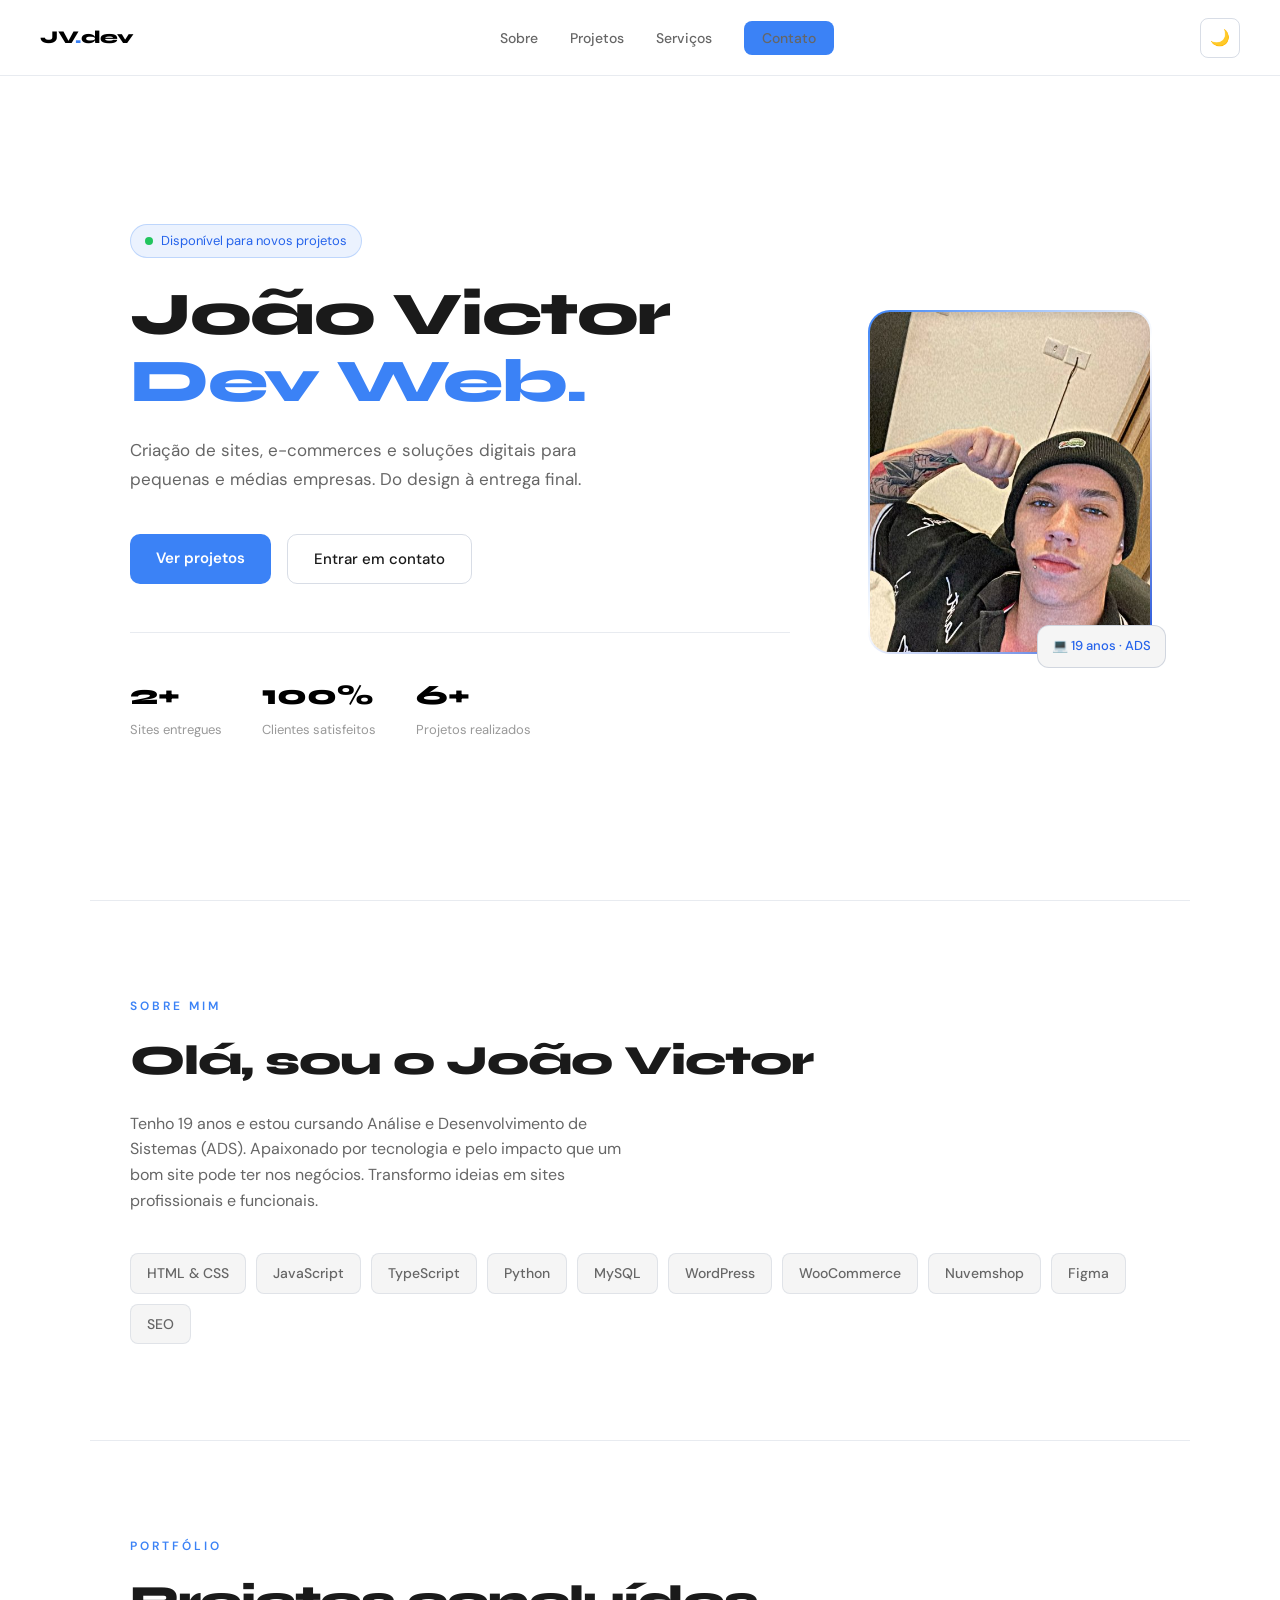
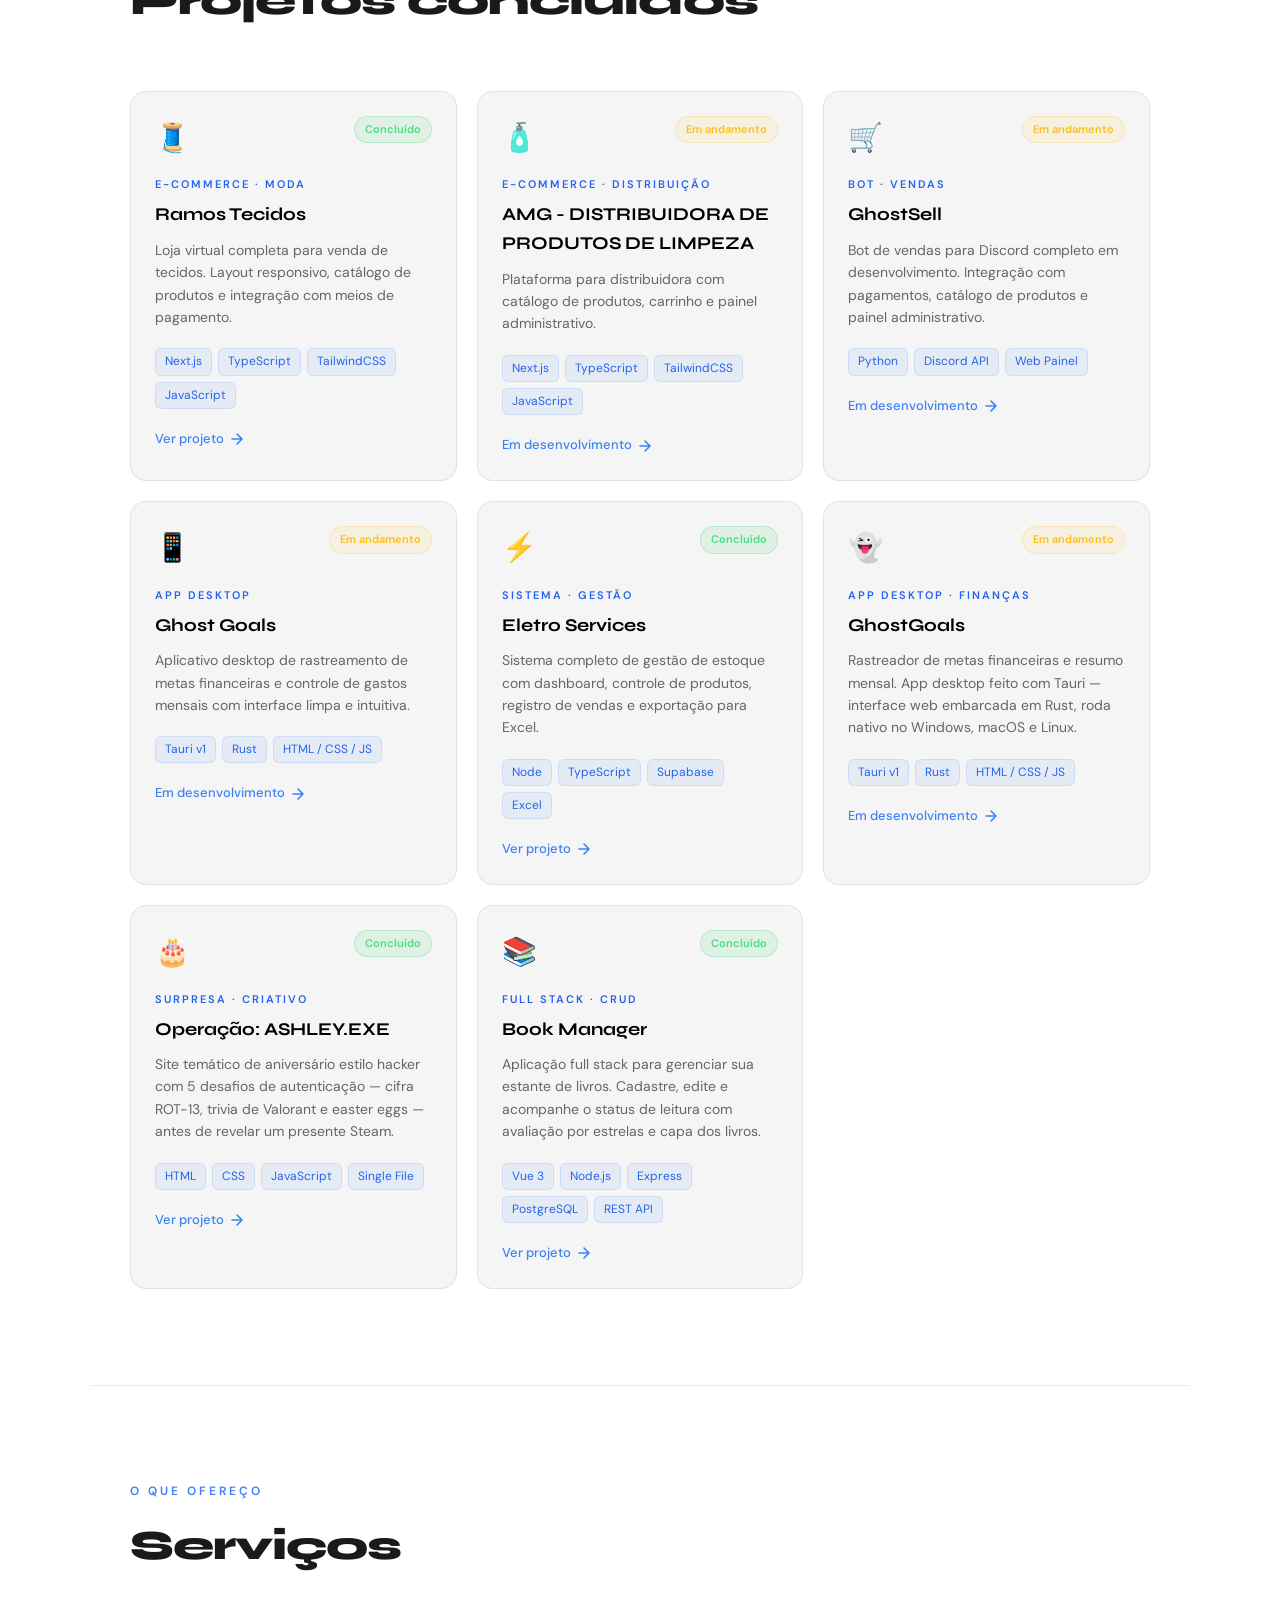
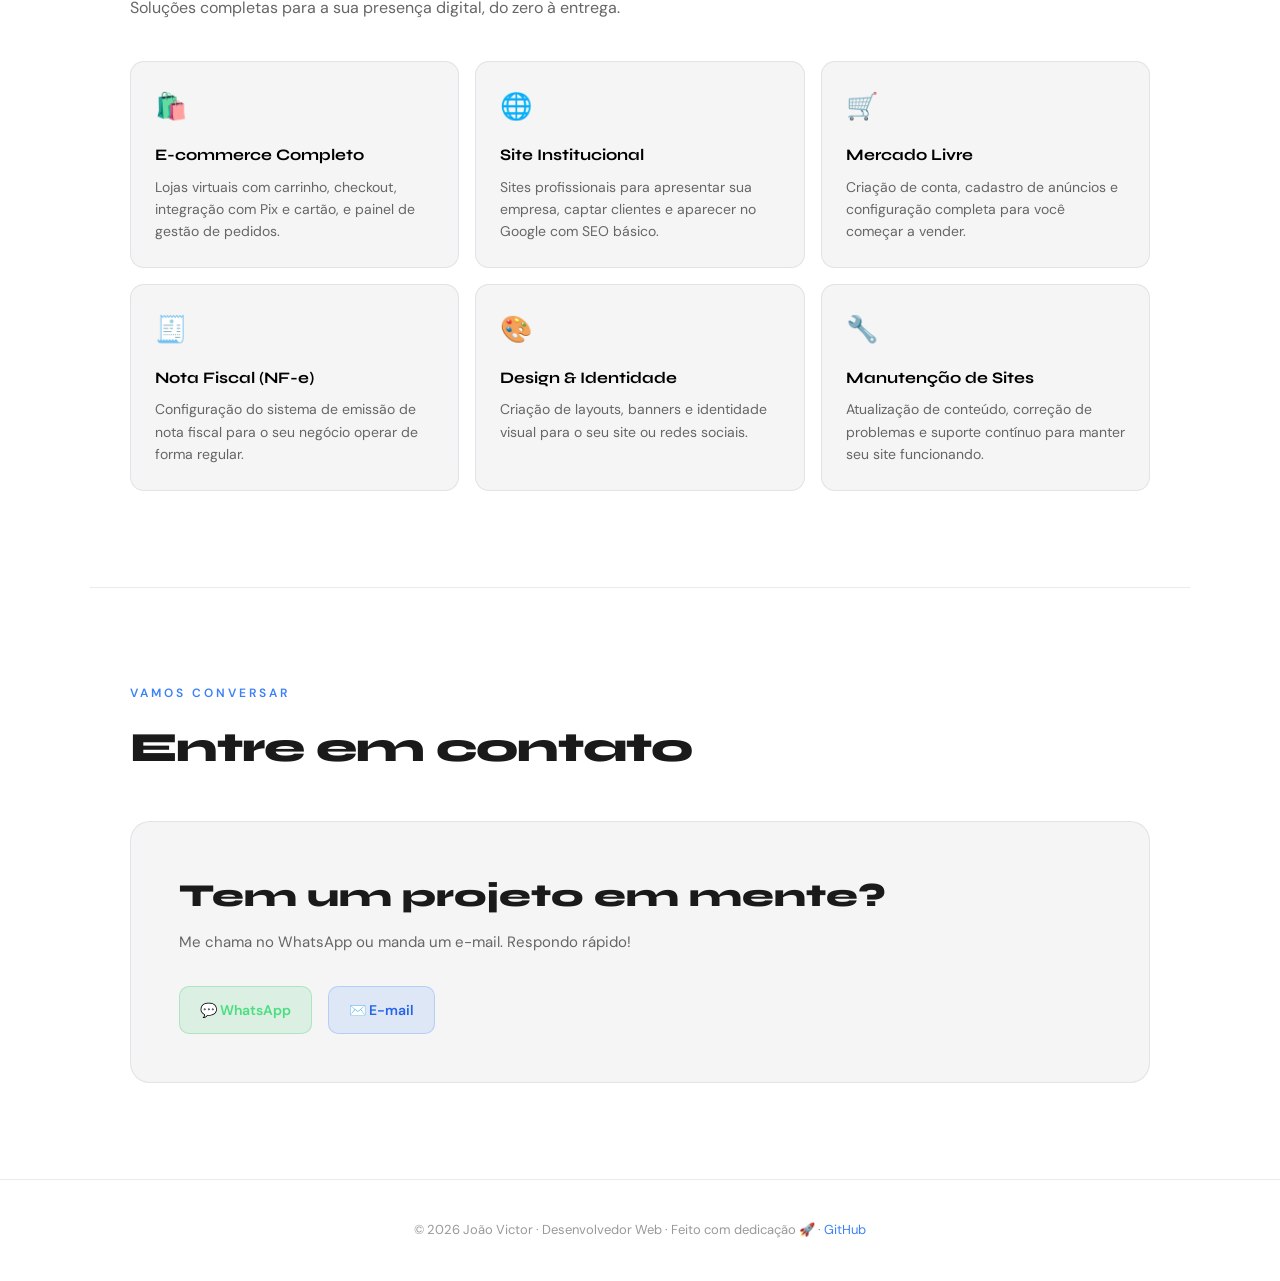
==== commit 02a75831: "Update Ramos Tecidos tech tags and add AMG project card - Ramos Tecidos: updated tags to Next.js, Ty" ====
--- a/index.html
+++ b/index.html
@@ -321,13 +321,30 @@
       <div class="card-title">Ramos Tecidos</div>
       <p class="card-desc">Loja virtual completa para venda de tecidos. Layout responsivo, catálogo de produtos e integração com meios de pagamento.</p>
       <div class="card-tags">
-        <span class="card-tag">E-commerce</span>
-        <span class="card-tag">WordPress</span>
-        <span class="card-tag">WooCommerce</span>
-        <span class="card-tag">Python</span>
-        <span class="card-tag">MySQL</span>
+        <span class="card-tag">Next.js</span>
+        <span class="card-tag">TypeScript</span>
+        <span class="card-tag">TailwindCSS</span>
+        <span class="card-tag">JavaScript</span>
       </div>
       <span class="card-link">Ver projeto <svg width="14" height="14" viewBox="0 0 14 14" fill="none"><path d="M2 7h10M7 2l5 5-5 5" stroke="currentColor" stroke-width="1.6" stroke-linecap="round" stroke-linejoin="round"/></svg></span>
+    </a>
+
+    <!-- PROJETO AMG -->
+    <a class="project-card fade-in" href="#contato" style="transition-delay:.04s">
+      <div class="card-top">
+        <div class="card-icon">🧴</div>
+        <span class="card-status status-wip">Em andamento</span>
+      </div>
+      <div class="card-cat">E-commerce · Distribuição</div>
+      <div class="card-title">AMG - DISTRIBUIDORA DE PRODUTOS DE LIMPEZA</div>
+      <p class="card-desc">Plataforma para distribuidora com catálogo de produtos, carrinho e painel administrativo.</p>
+      <div class="card-tags">
+        <span class="card-tag">Next.js</span>
+        <span class="card-tag">TypeScript</span>
+        <span class="card-tag">TailwindCSS</span>
+        <span class="card-tag">JavaScript</span>
+      </div>
+      <span class="card-link">Em desenvolvimento <svg width="14" height="14" viewBox="0 0 14 14" fill="none"><path d="M2 7h10M7 2l5 5-5 5" stroke="currentColor" stroke-width="1.6" stroke-linecap="round" stroke-linejoin="round"/></svg></span>
     </a>
 
     <!-- PROJETO 2 -->
@@ -366,7 +383,7 @@
 
 
     <!-- PROJETO 4 — Eletro Services -->
-    <a class="project-card fade-in" href="https://eletro-local-1zc2ilexx-weareghosts-projects.vercel.app/" target="_blank" rel="noopener" style="transition-delay:.24s">
+    <a class="project-card fade-in" href="https://eletro-local.vercel.app/" target="_blank" rel="noopener" style="transition-delay:.24s">
       <div class="card-top">
         <div class="card-icon">⚡</div>
         <span class="card-status status-done">Concluído</span>
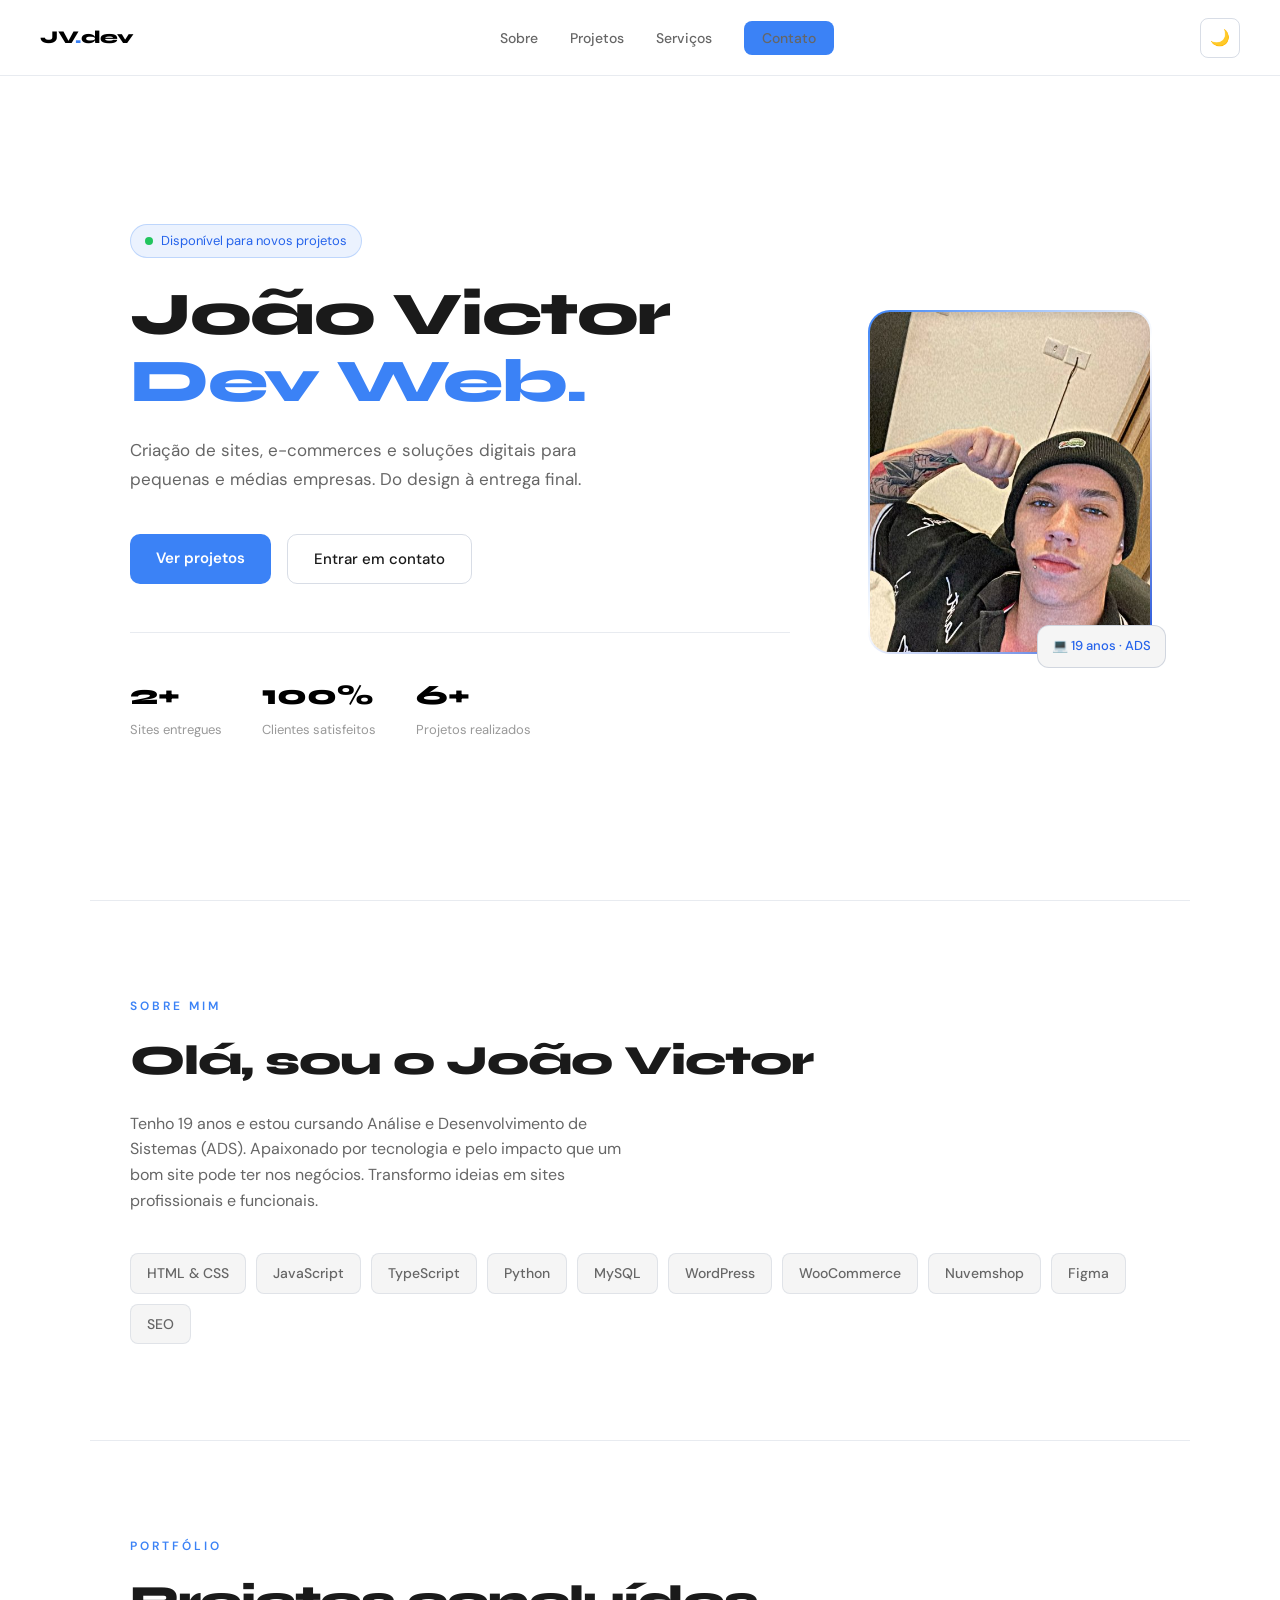
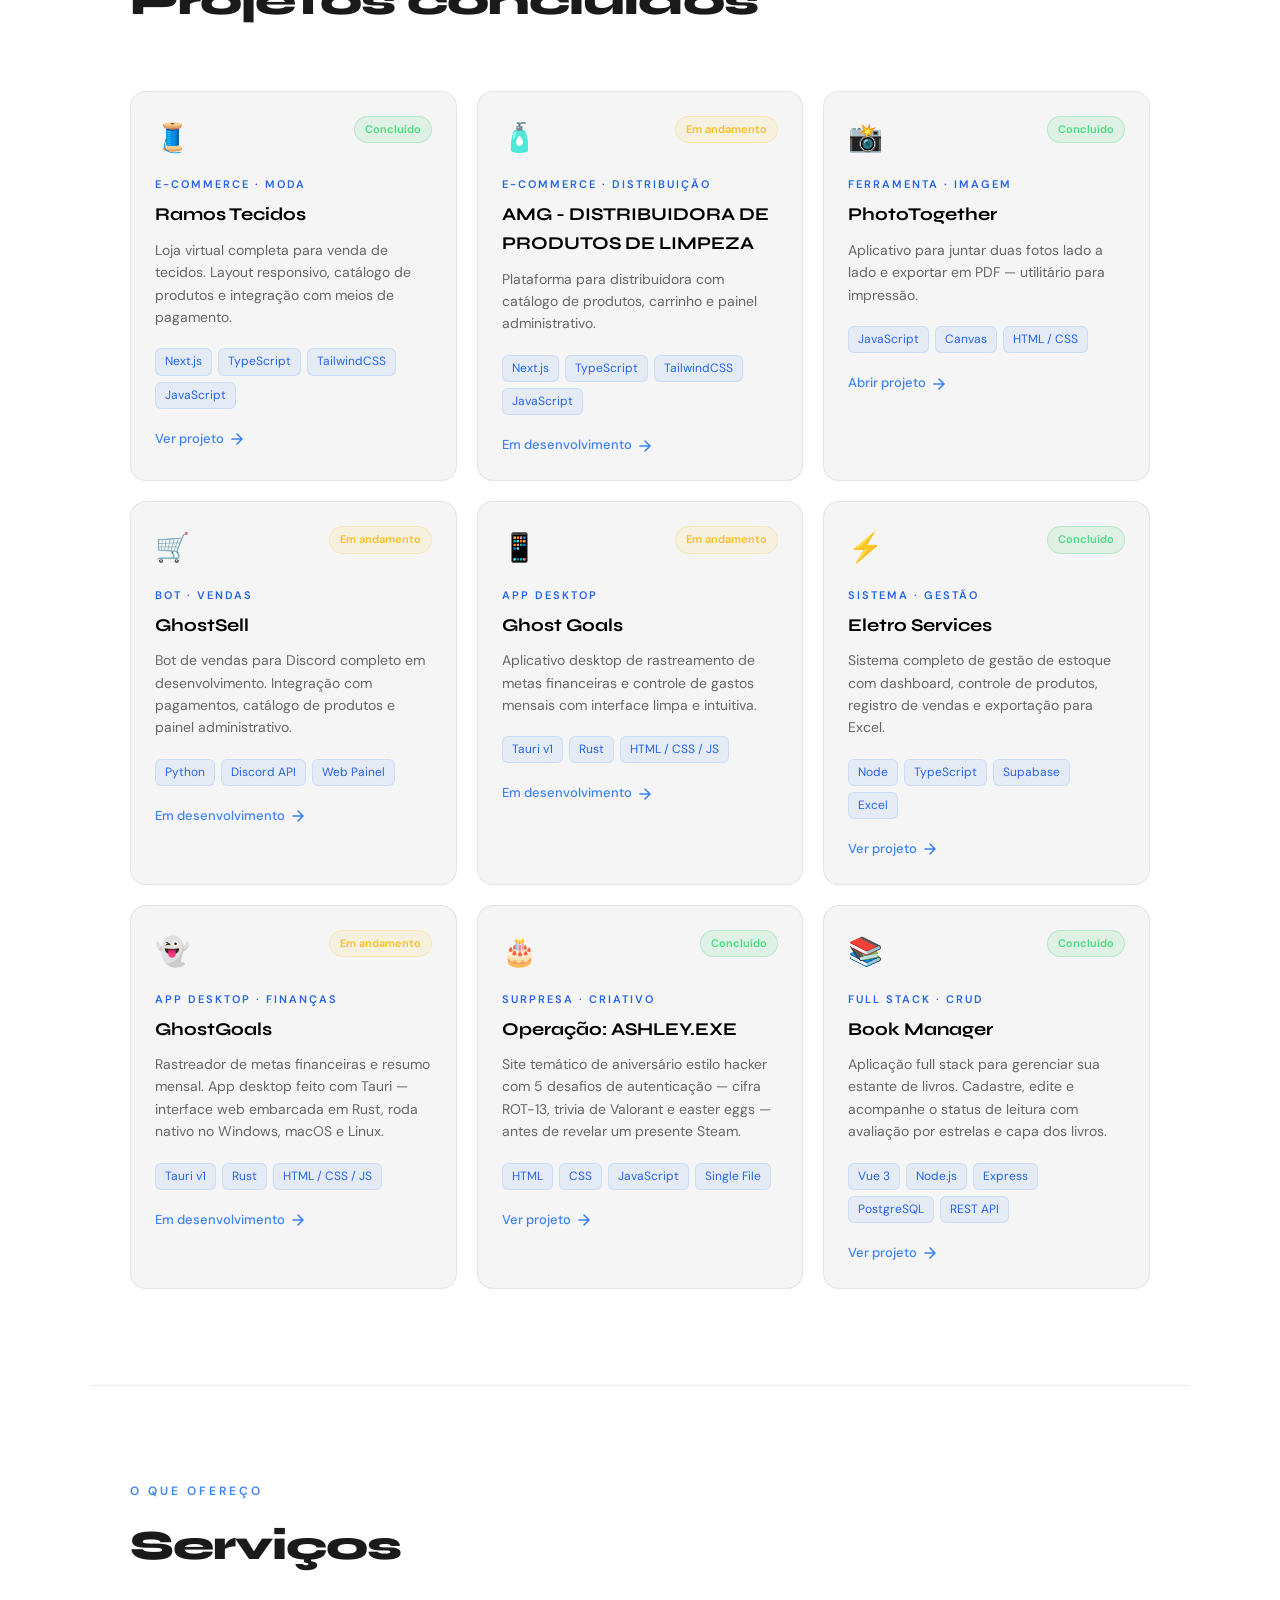
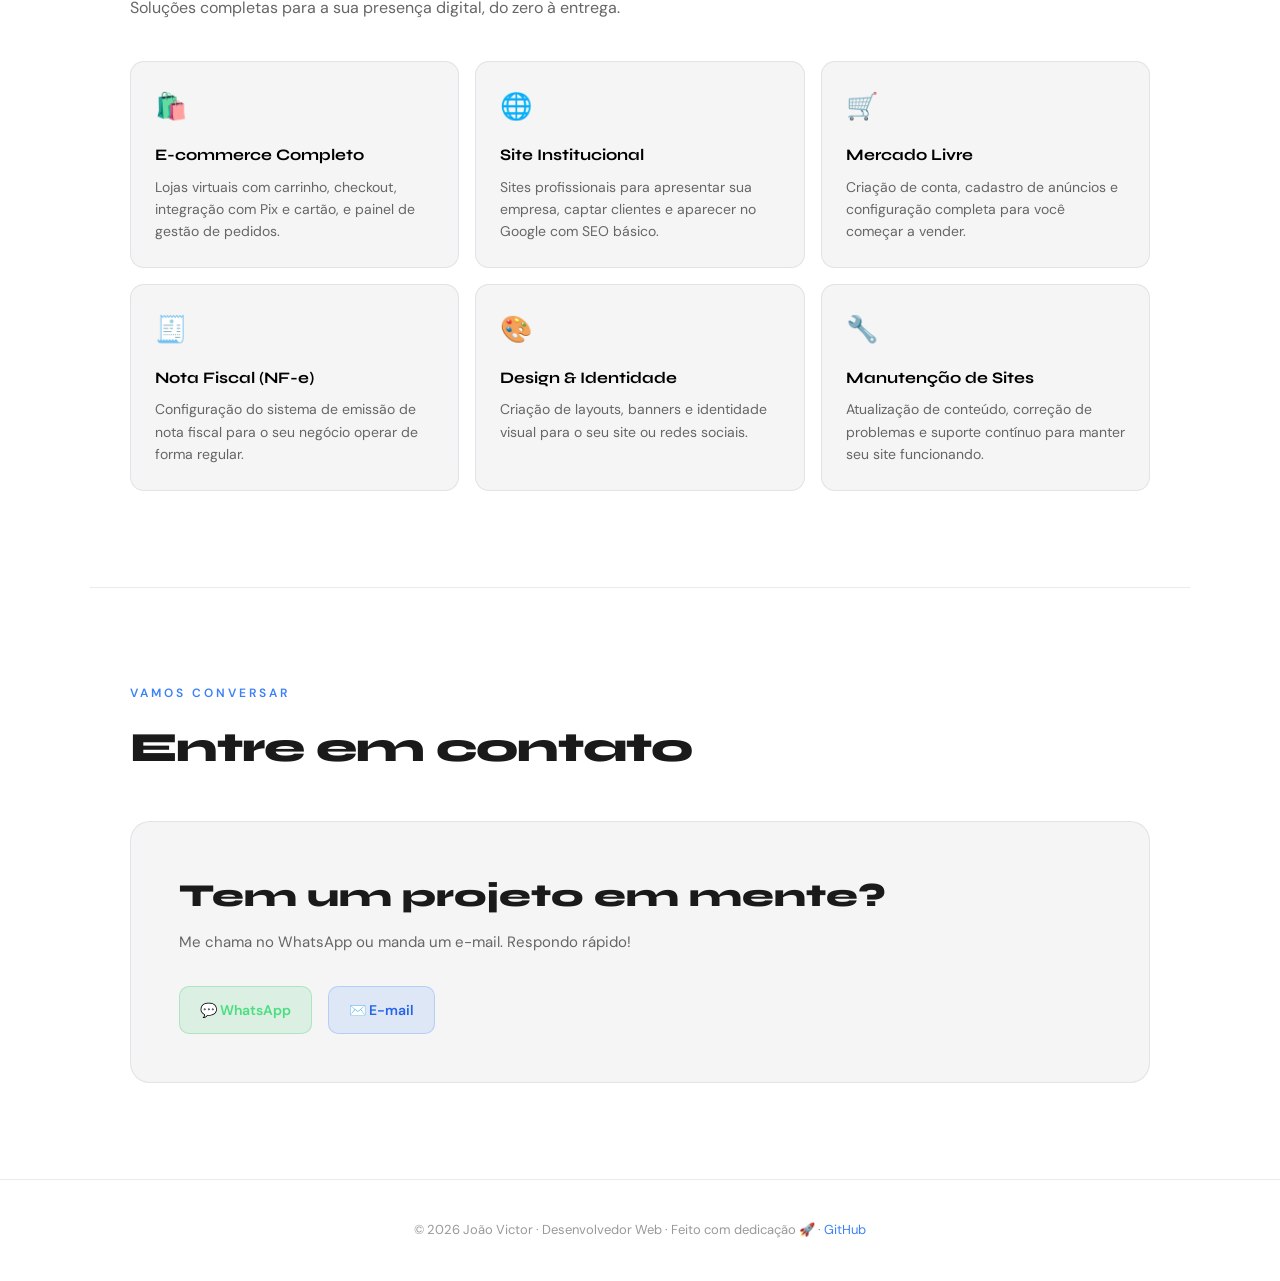
==== commit cf199e06: "Adiciona projeto PhotoTogether ao portfólio e atualiza cartão de projetos" ====
--- a/index.html
+++ b/index.html
@@ -3,6 +3,8 @@
 <head>
 <meta charset="UTF-8">
 <meta name="viewport" content="width=device-width, initial-scale=1.0">
+<link rel="icon" type="image/png" href="favicon.png">
+<link rel="shortcut icon" href="favicon.png">
 <title>João Victor — Dev Web</title>
 <link rel="preconnect" href="https://fonts.googleapis.com">
 <link href="https://fonts.googleapis.com/css2?family=DM+Sans:wght@300;400;500;600&family=Syne:wght@700;800&display=swap" rel="stylesheet">
@@ -347,6 +349,23 @@
       <span class="card-link">Em desenvolvimento <svg width="14" height="14" viewBox="0 0 14 14" fill="none"><path d="M2 7h10M7 2l5 5-5 5" stroke="currentColor" stroke-width="1.6" stroke-linecap="round" stroke-linejoin="round"/></svg></span>
     </a>
 
+    <!-- PROJETO PHOTOTOGETHER -->
+    <a class="project-card fade-in" href="phototogether/index.html" target="_blank" rel="noopener" style="transition-delay:.04s">
+      <div class="card-top">
+        <div class="card-icon">📸</div>
+        <span class="card-status status-done">Concluído</span>
+      </div>
+      <div class="card-cat">Ferramenta · Imagem</div>
+      <div class="card-title">PhotoTogether</div>
+      <p class="card-desc">Aplicativo para juntar duas fotos lado a lado e exportar em PDF — utilitário para impressão.</p>
+      <div class="card-tags">
+        <span class="card-tag">JavaScript</span>
+        <span class="card-tag">Canvas</span>
+        <span class="card-tag">HTML / CSS</span>
+      </div>
+      <span class="card-link">Abrir projeto <svg width="14" height="14" viewBox="0 0 14 14" fill="none"><path d="M2 7h10M7 2l5 5-5 5" stroke="currentColor" stroke-width="1.6" stroke-linecap="round" stroke-linejoin="round"/></svg></span>
+    </a>
+
     <!-- PROJETO 2 -->
     <a class="project-card fade-in" href="#contato" style="transition-delay:.08s">
       <div class="card-top">
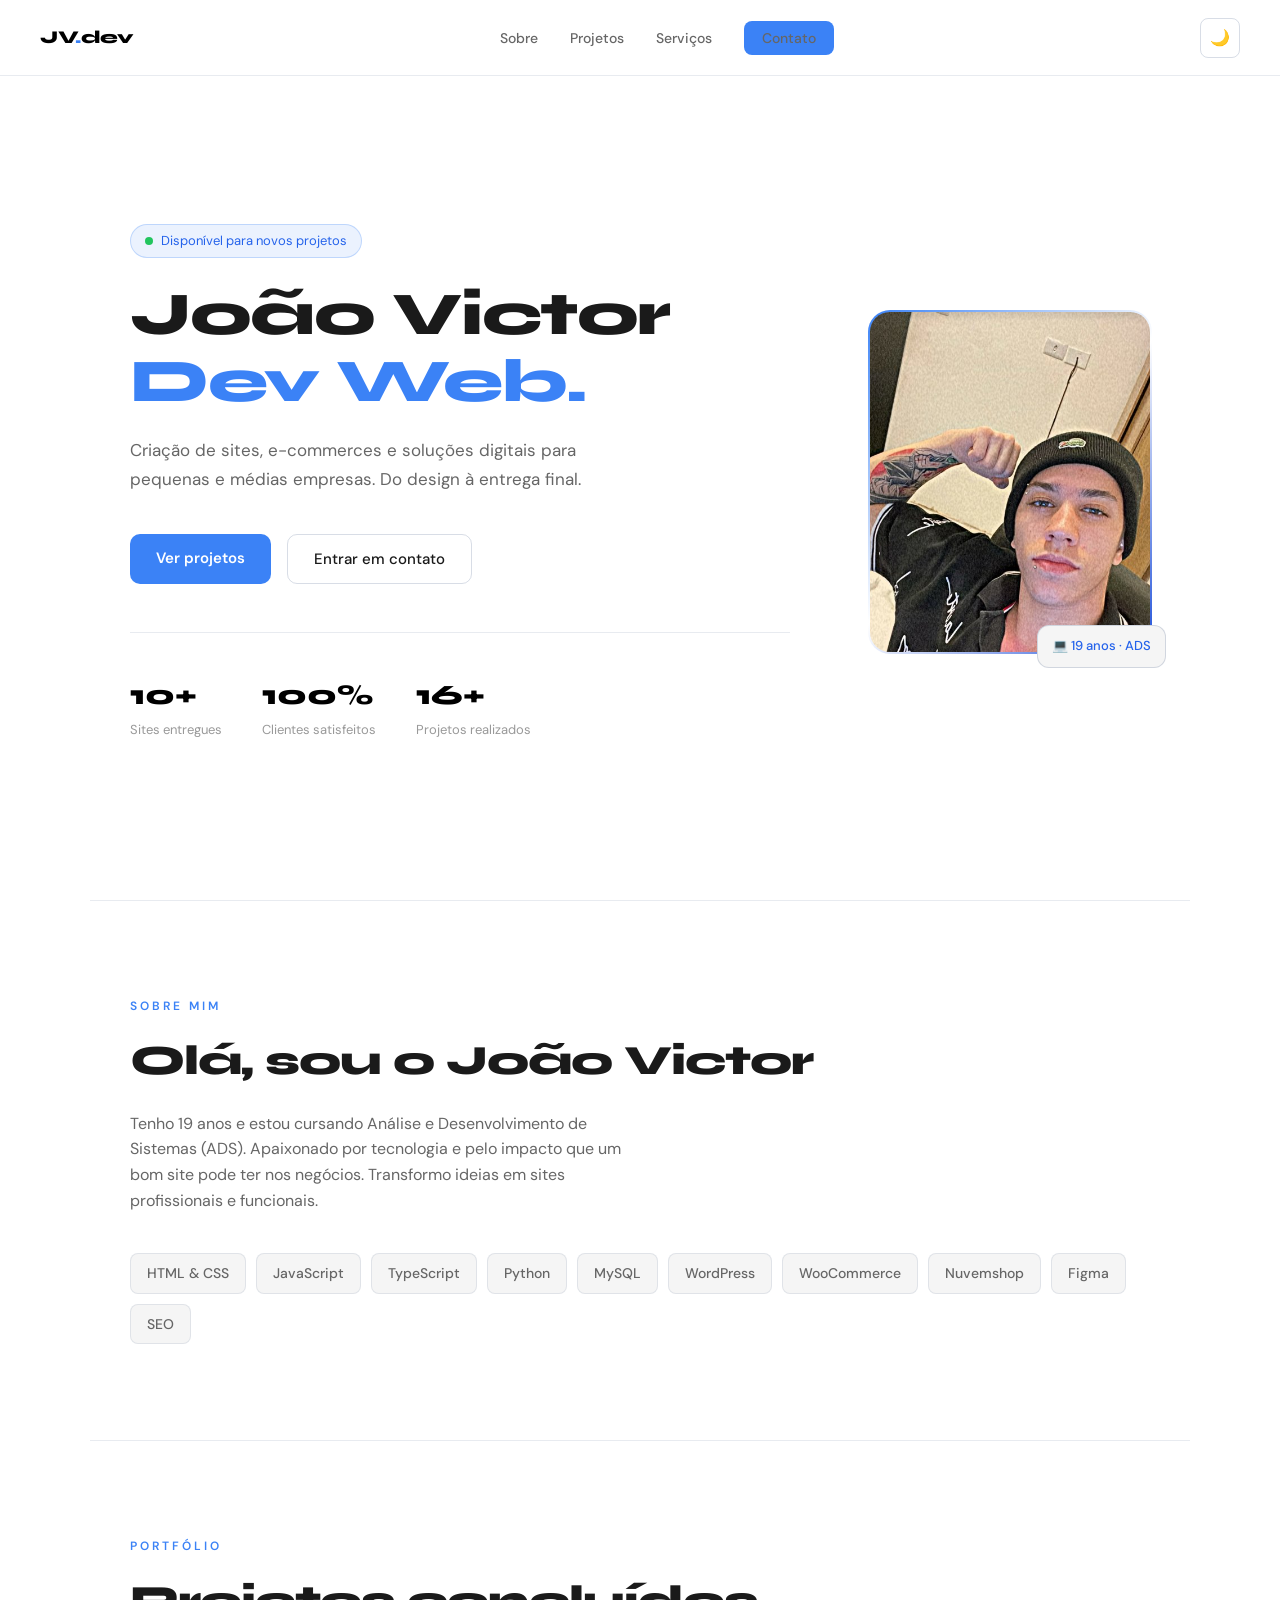
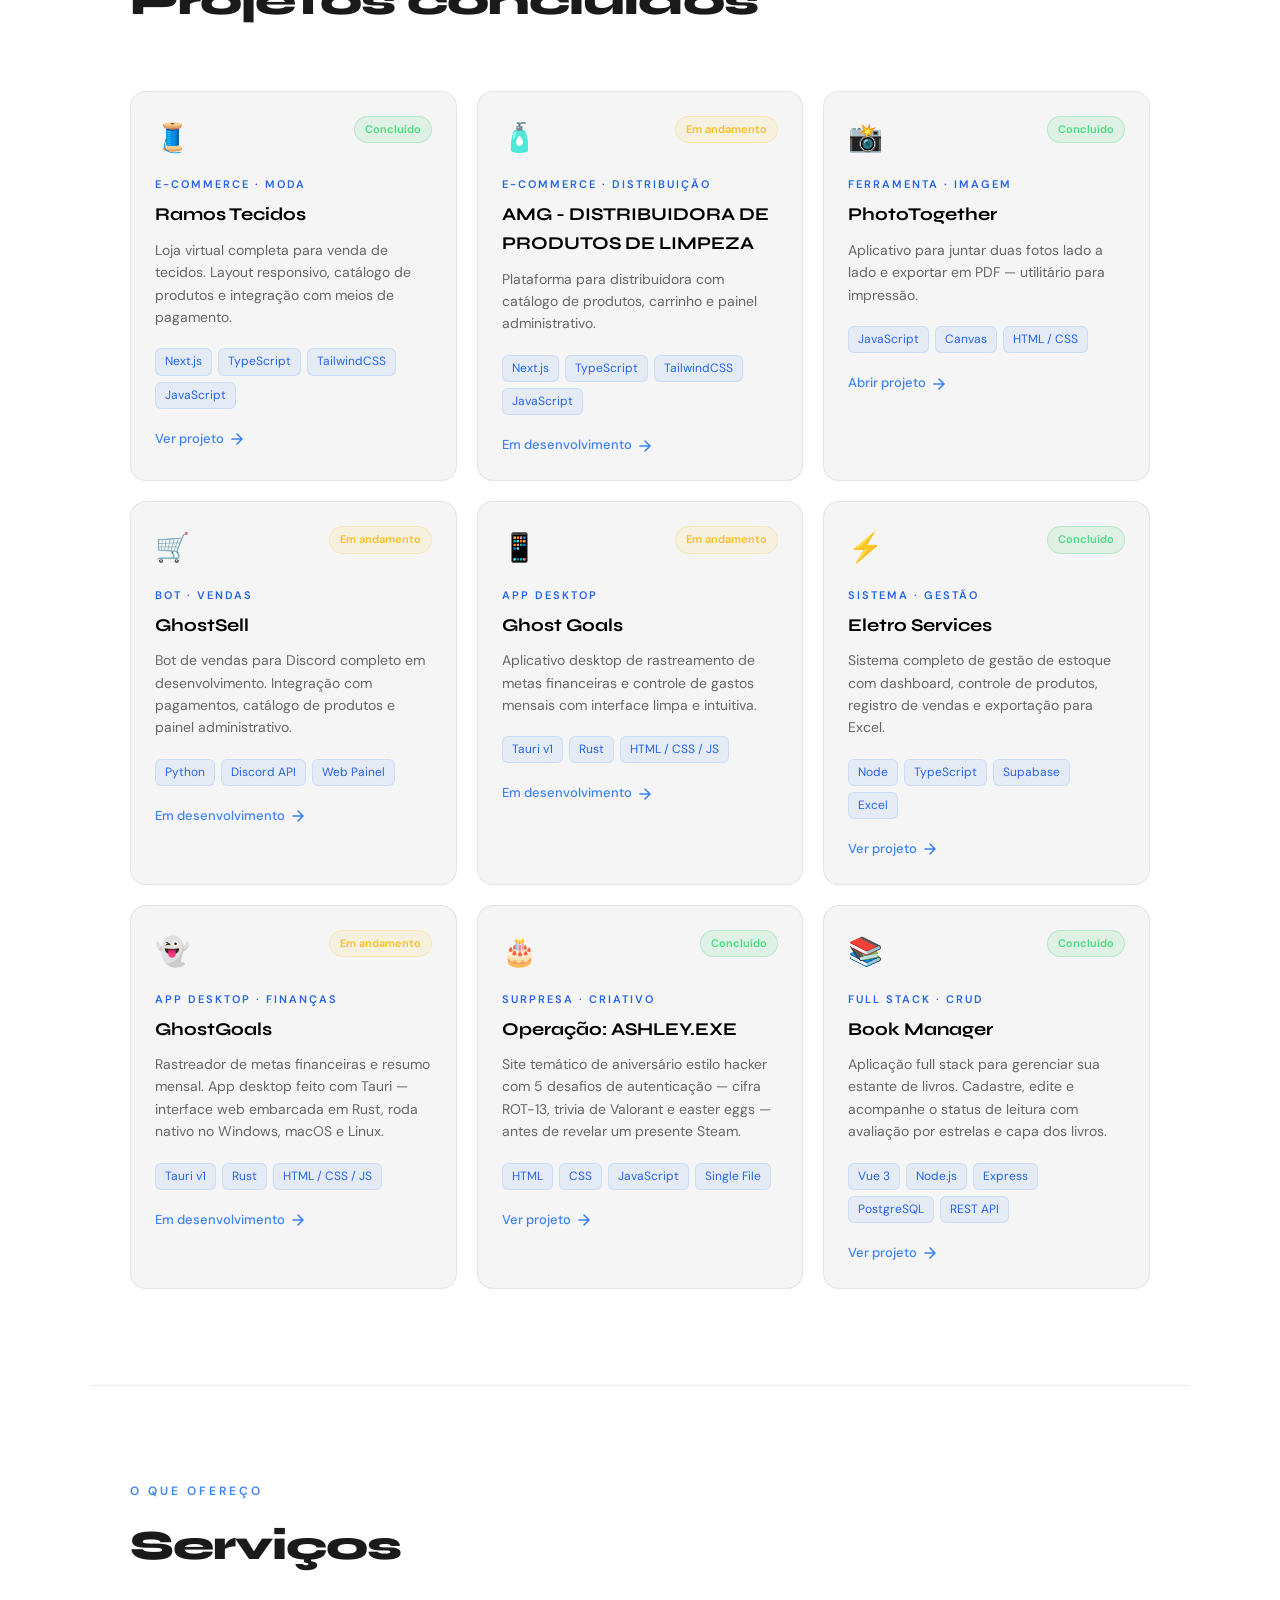
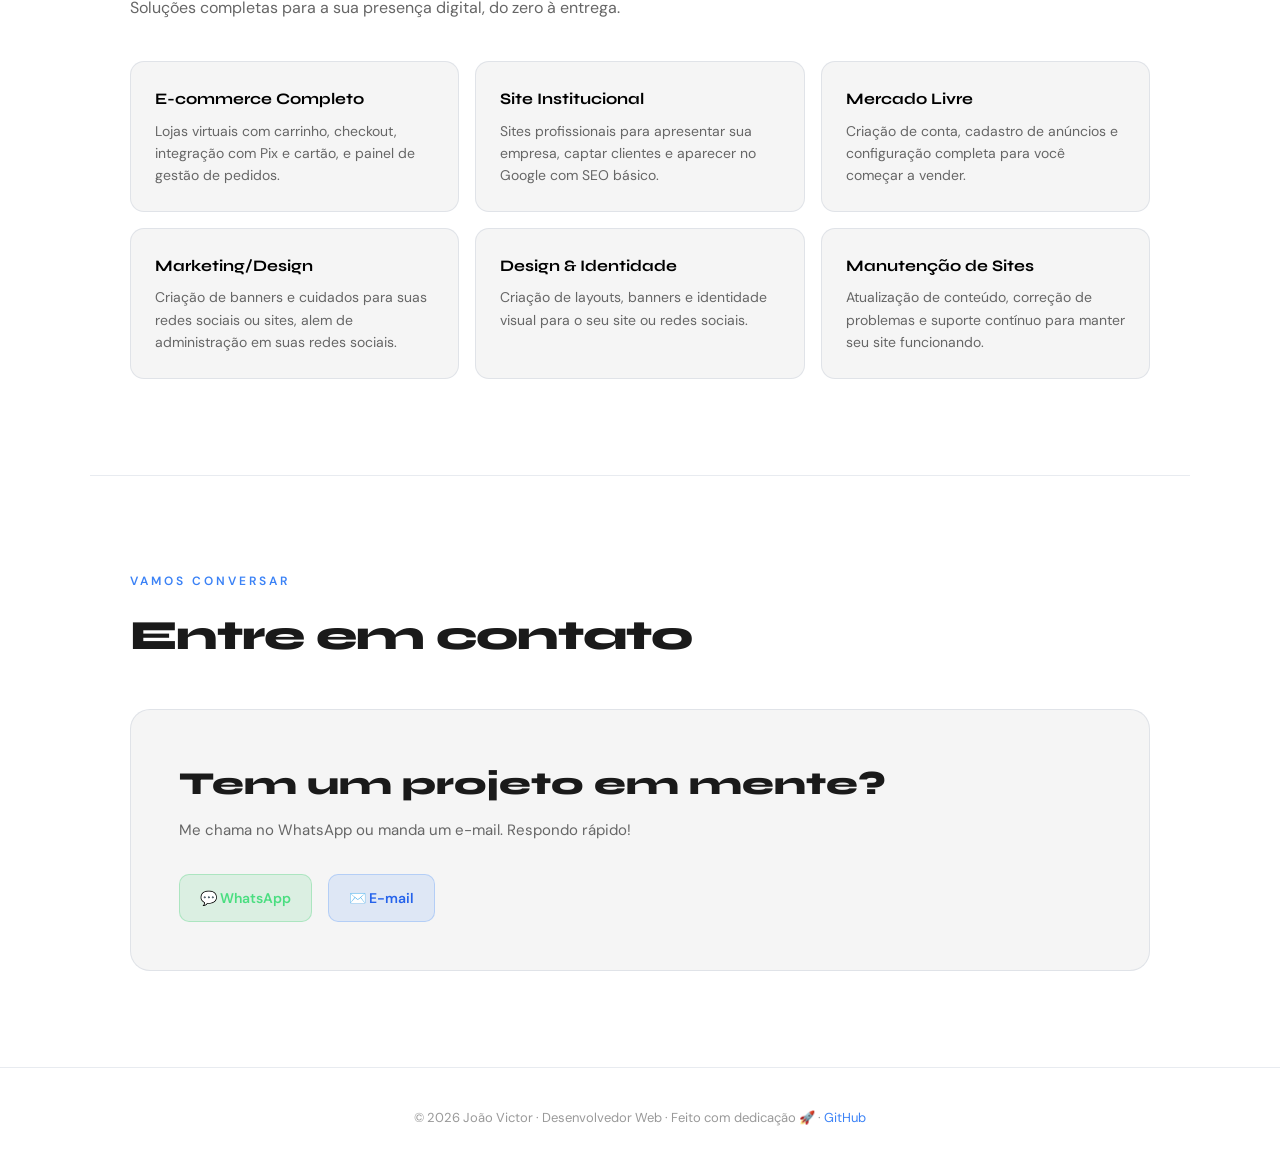
==== commit 43ad42ef: "Atualização de conteudo dos projetos." ====
--- a/index.html
+++ b/index.html
@@ -257,9 +257,9 @@
       <a href="#contato" class="btn-outline">Entrar em contato</a>
     </div>
     <div class="hero-stats">
-      <div><div class="stat-num">2+</div><div class="stat-label">Sites entregues</div></div>
+      <div><div class="stat-num">10+</div><div class="stat-label">Sites entregues</div></div>
       <div><div class="stat-num">100%</div><div class="stat-label">Clientes satisfeitos</div></div>
-      <div><div class="stat-num">6+</div><div class="stat-label">Projetos realizados</div></div>
+      <div><div class="stat-num">16+</div><div class="stat-label">Projetos realizados</div></div>
     </div>
   </div>
   <div class="hero-photo fade-in" style="transition-delay:.15s">
@@ -332,7 +332,7 @@
     </a>
 
     <!-- PROJETO AMG -->
-    <a class="project-card fade-in" href="#contato" style="transition-delay:.04s">
+    <a class="project-card fade-in" href="https://amg-store-ruby.vercel.app" style="transition-delay:.04s" target="_blank" rel="noopener">
       <div class="card-top">
         <div class="card-icon">🧴</div>
         <span class="card-status status-wip">Em andamento</span>
@@ -489,32 +489,32 @@
   </div>
   <div class="services-grid">
     <div class="service-card fade-in">
-      <div class="service-icon">🛍️</div>
+   
       <div class="service-title">E-commerce Completo</div>
       <p class="service-desc">Lojas virtuais com carrinho, checkout, integração com Pix e cartão, e painel de gestão de pedidos.</p>
     </div>
     <div class="service-card fade-in" style="transition-delay:.05s">
-      <div class="service-icon">🌐</div>
+      
       <div class="service-title">Site Institucional</div>
       <p class="service-desc">Sites profissionais para apresentar sua empresa, captar clientes e aparecer no Google com SEO básico.</p>
     </div>
     <div class="service-card fade-in" style="transition-delay:.1s">
-      <div class="service-icon">🛒</div>
+      
       <div class="service-title">Mercado Livre</div>
       <p class="service-desc">Criação de conta, cadastro de anúncios e configuração completa para você começar a vender.</p>
     </div>
     <div class="service-card fade-in" style="transition-delay:.15s">
-      <div class="service-icon">🧾</div>
-      <div class="service-title">Nota Fiscal (NF-e)</div>
-      <p class="service-desc">Configuração do sistema de emissão de nota fiscal para o seu negócio operar de forma regular.</p>
+      
+      <div class="service-title">Marketing/Design</div>
+      <p class="service-desc">Criação de banners e cuidados para suas redes sociais ou sites, alem de administração em suas redes sociais.</p>
     </div>
     <div class="service-card fade-in" style="transition-delay:.2s">
-      <div class="service-icon">🎨</div>
+      
       <div class="service-title">Design & Identidade</div>
       <p class="service-desc">Criação de layouts, banners e identidade visual para o seu site ou redes sociais.</p>
     </div>
     <div class="service-card fade-in" style="transition-delay:.25s">
-      <div class="service-icon">🔧</div>
+      
       <div class="service-title">Manutenção de Sites</div>
       <p class="service-desc">Atualização de conteúdo, correção de problemas e suporte contínuo para manter seu site funcionando.</p>
     </div>
